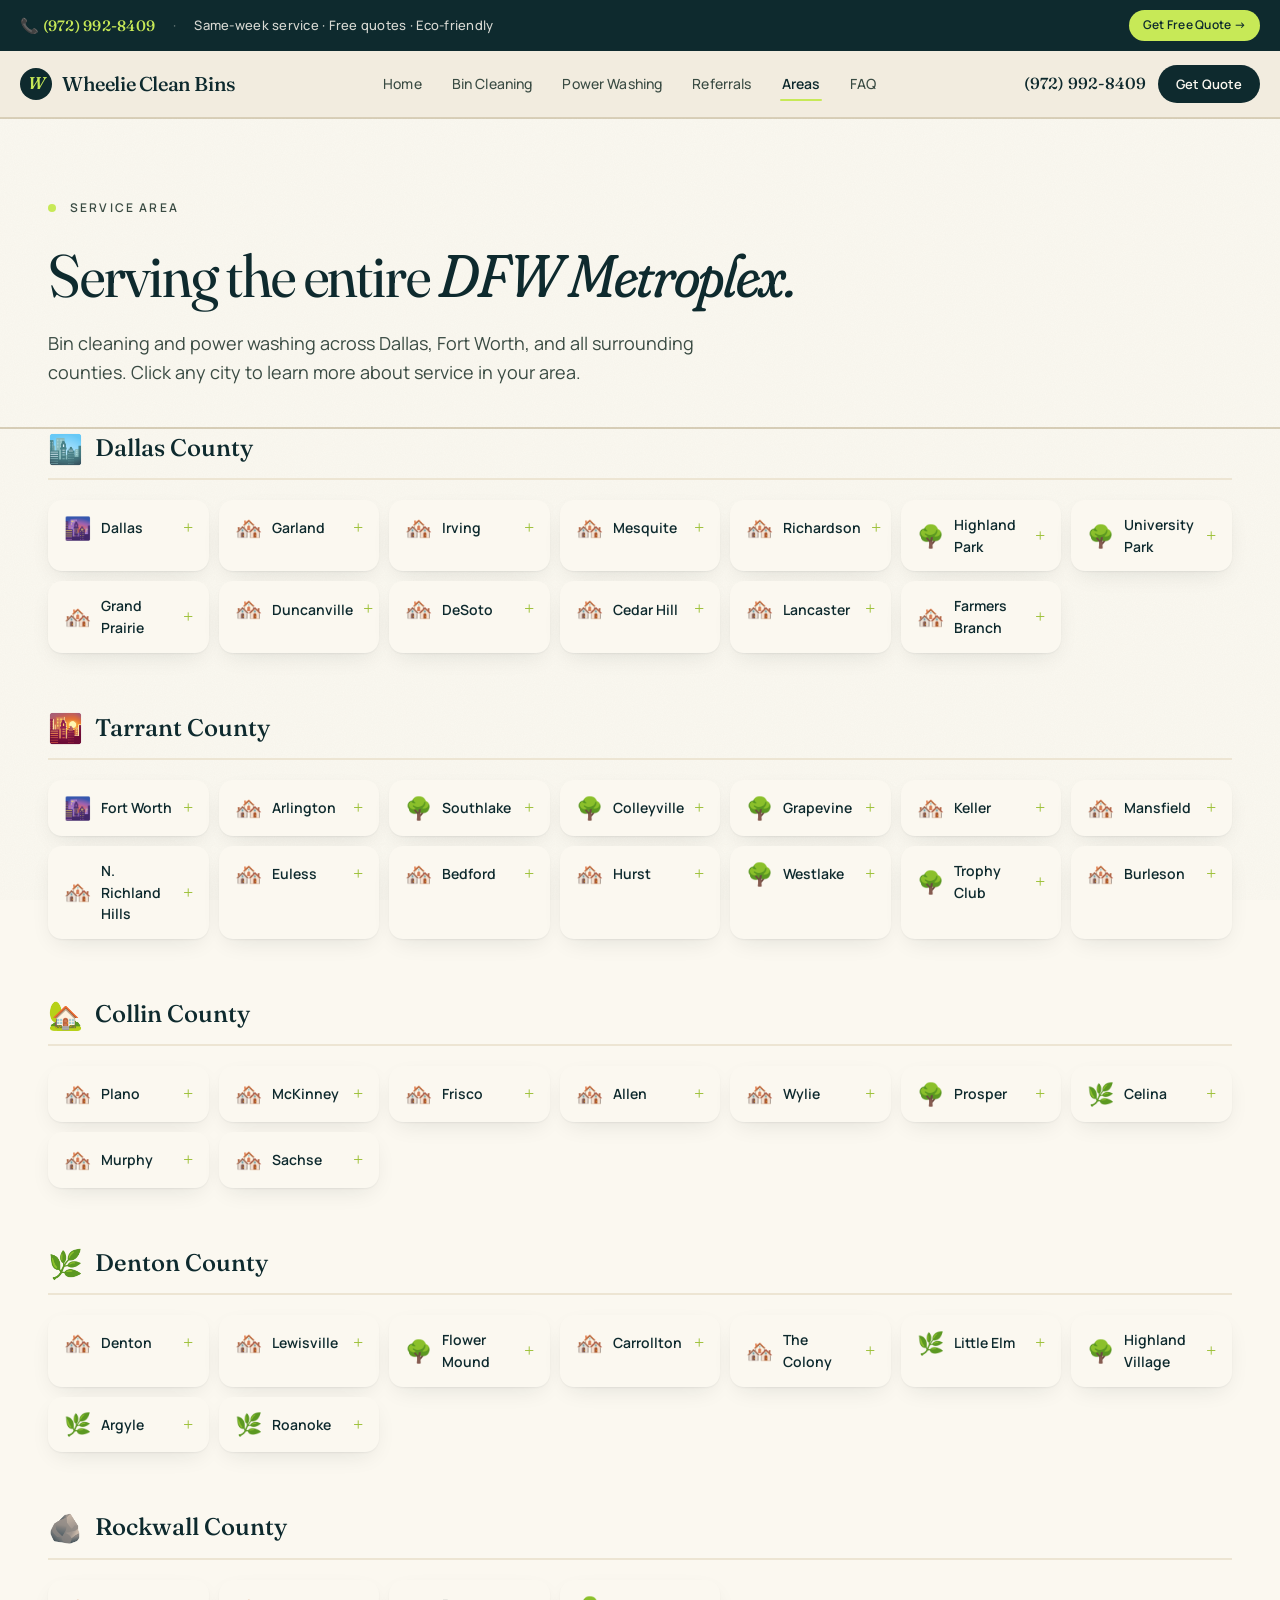
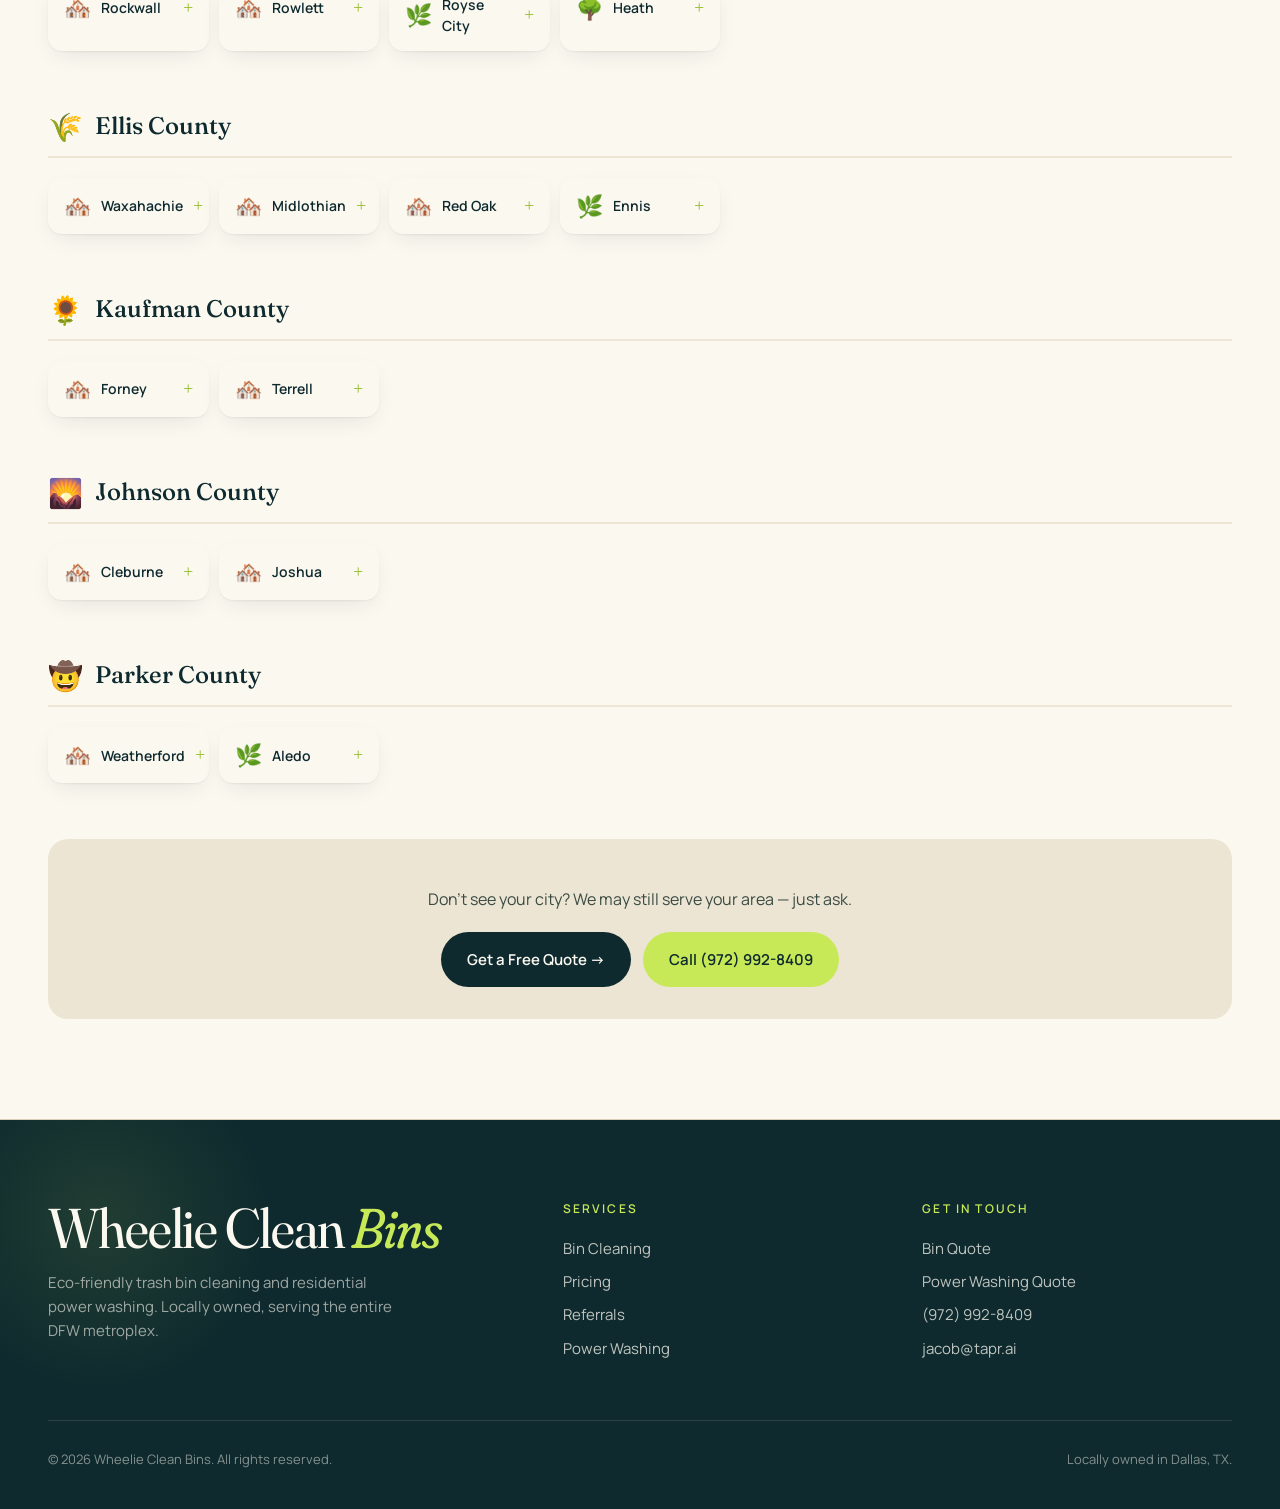
==== areas.html @ ba2310a9 "Add DFW metroplex areas page with expandable city cards for SEO https://claude.ai/code/session_019y9" ====
<!DOCTYPE html>
<html lang="en">
<head>
<meta charset="UTF-8">
<meta name="viewport" content="width=device-width, initial-scale=1.0">
<title>Service Areas — DFW Metroplex Bin Cleaning & Power Washing | Wheelie Clean Bins</title>
<meta name="description" content="Wheelie Clean Bins serves all of the Dallas-Fort Worth metroplex. Trash bin cleaning and power washing in Dallas, Fort Worth, Plano, Frisco, McKinney, Arlington and surrounding DFW cities.">
<meta name="robots" content="index, follow">
<link rel="canonical" href="https://jacobschildcrout.github.io/SqueakyCleanBins/areas.html">
<meta name="theme-color" content="#0E2A2E">
<link rel="preconnect" href="https://fonts.googleapis.com">
<link rel="preconnect" href="https://fonts.gstatic.com" crossorigin>
<link href="https://fonts.googleapis.com/css2?family=Fraunces:ital,opsz,wght,SOFT@0,9..144,300..700,0..100;1,9..144,300..700,0..100&family=Manrope:wght@300;400;500;600;700&display=swap" rel="stylesheet">
<link rel="stylesheet" href="styles.css">
<style>
  .county-section { margin-bottom: 56px; }
  .county-header {
    display: flex;
    align-items: center;
    gap: 12px;
    margin-bottom: 20px;
    padding-bottom: 12px;
    border-bottom: 2px solid var(--bg-warm);
  }
  .county-icon { font-size: 28px; line-height: 1; }
  .county-name {
    font-family: 'Fraunces', serif;
    font-size: 24px;
    font-weight: 500;
    color: var(--teal);
  }
  .city-grid {
    display: grid;
    grid-template-columns: repeat(auto-fill, minmax(160px, 1fr));
    gap: 10px;
  }
  .city-card {
    background: var(--white);
    border-radius: 14px;
    box-shadow: var(--shadow);
    cursor: pointer;
    overflow: hidden;
    transition: box-shadow .2s ease;
  }
  .city-card:hover { box-shadow: 0 8px 24px -8px rgba(20,36,30,0.18); }
  .city-card-header {
    display: flex;
    align-items: center;
    gap: 10px;
    padding: 14px 16px;
  }
  .city-emoji { font-size: 22px; line-height: 1; }
  .city-label {
    font-size: 14px;
    font-weight: 600;
    color: var(--teal);
    flex: 1;
  }
  .city-toggle {
    font-size: 18px;
    color: var(--accent-deep);
    font-weight: 300;
    transition: transform .2s ease;
    flex-shrink: 0;
  }
  .city-card.open .city-toggle { transform: rotate(45deg); }
  .city-desc {
    max-height: 0;
    overflow: hidden;
    transition: max-height .3s ease;
    font-size: 13px;
    color: var(--ink-soft);
    line-height: 1.6;
  }
  .city-card.open .city-desc { max-height: 200px; }
  .city-desc-inner { padding: 0 16px 14px; }
</style>
</head>
<body>
<a id="top"></a>

<div class="top-bar">
  <div class="container top-bar-inner">
    <div class="top-bar-info">
      <a href="tel:+19729928409" class="top-bar-phone">📞 (972) 992-8409</a>
      <span class="top-bar-sep">·</span>
      <span class="top-bar-tag">Same-week service · Free quotes · Eco-friendly</span>
    </div>
    <a href="quote-bins.html" class="top-bar-cta">Get Free Quote →</a>
  </div>
</div>

<nav class="nav">
  <div class="container nav-inner">
    <a href="index.html" class="brand"><span class="brand-mark">W</span> Wheelie Clean Bins</a>
    <ul class="nav-links">
      <li><a href="index.html">Home</a></li>
      <li><a href="bins.html">Bin Cleaning</a></li>
      <li><a href="power-washing.html">Power Washing</a></li>
      <li><a href="bins.html#referral">Referrals</a></li>
      <li><a href="areas.html" class="active">Areas</a></li>
      <li><a href="index.html#faq">FAQ</a></li>
    </ul>
    <div class="nav-right">
      <a href="tel:+19729928409" class="nav-phone">(972) 992-8409</a>
      <a href="quote-bins.html" class="nav-cta">Get Quote</a>
      <button class="nav-toggle" id="navToggle" aria-label="Open menu"><span></span></button>
    </div>
  </div>
  <div class="mobile-menu" id="mobileMenu">
    <ul>
      <li><a href="index.html">Home</a></li>
      <li><a href="bins.html">Bin Cleaning</a></li>
      <li><a href="power-washing.html">Power Washing</a></li>
      <li><a href="bins.html#referral">Referrals</a></li>
      <li><a href="areas.html">Areas We Serve</a></li>
      <li><a href="index.html#faq">FAQ</a></li>
    </ul>
    <div class="mobile-actions">
      <a href="tel:+19729928409" class="mobile-phone">📞 (972) 992-8409</a>
      <a href="quote-bins.html" class="mobile-book">Get a Free Quote →</a>
    </div>
  </div>
</nav>

<section class="bin-section" style="padding-top: 80px; padding-bottom: 40px;">
  <div class="container">
    <div class="section-label"><span class="dot"></span> Service area</div>
    <h1 class="section-title" style="font-size: clamp(36px, 5vw, 60px); max-width: 800px;">Serving the entire <span class="italic">DFW Metroplex.</span></h1>
    <p class="section-intro" style="max-width: 680px;">Bin cleaning and power washing across Dallas, Fort Worth, and all surrounding counties. Click any city to learn more about service in your area.</p>
  </div>
</section>

<section class="bin-section" style="padding-top: 0;">
  <div class="container">

    <!-- DALLAS COUNTY -->
    <div class="county-section">
      <div class="county-header">
        <span class="county-icon">🏙️</span>
        <span class="county-name">Dallas County</span>
      </div>
      <div class="city-grid">
        <div class="city-card"><div class="city-card-header"><span class="city-emoji">🌆</span><span class="city-label">Dallas</span><span class="city-toggle">+</span></div><div class="city-desc"><div class="city-desc-inner">Wheelie Clean Bins serves all Dallas neighborhoods including Uptown, Oak Cliff, Lake Highlands, and East Dallas. Bin cleaning starting at $45 and power washing for driveways, patios, and more.</div></div></div>
        <div class="city-card"><div class="city-card-header"><span class="city-emoji">🏘️</span><span class="city-label">Garland</span><span class="city-toggle">+</span></div><div class="city-desc"><div class="city-desc-inner">Serving Garland residents with hot-water bin cleaning and residential power washing. Same-week scheduling available. $45 flat for 2 bins.</div></div></div>
        <div class="city-card"><div class="city-card-header"><span class="city-emoji">🏘️</span><span class="city-label">Irving</span><span class="city-toggle">+</span></div><div class="city-desc"><div class="city-desc-inner">Bin cleaning and power washing throughout Irving, including Las Colinas. Eco-friendly, locally owned service. Free quotes on power washing.</div></div></div>
        <div class="city-card"><div class="city-card-header"><span class="city-emoji">🏘️</span><span class="city-label">Mesquite</span><span class="city-toggle">+</span></div><div class="city-desc"><div class="city-desc-inner">Wheelie Clean Bins covers Mesquite with reliable bin cleaning and driveway power washing. No contracts, no subscriptions.</div></div></div>
        <div class="city-card"><div class="city-card-header"><span class="city-emoji">🏘️</span><span class="city-label">Richardson</span><span class="city-toggle">+</span></div><div class="city-desc"><div class="city-desc-inner">Serving Richardson with eco-friendly bin cleaning and power washing. Hot-water deep clean, plant-based detergent, safe for kids and pets.</div></div></div>
        <div class="city-card"><div class="city-card-header"><span class="city-emoji">🌳</span><span class="city-label">Highland Park</span><span class="city-toggle">+</span></div><div class="city-desc"><div class="city-desc-inner">Premium bin cleaning and power washing for Highland Park homes. We serve the Park Cities with the same flat pricing and eco-friendly process.</div></div></div>
        <div class="city-card"><div class="city-card-header"><span class="city-emoji">🌳</span><span class="city-label">University Park</span><span class="city-toggle">+</span></div><div class="city-desc"><div class="city-desc-inner">Bin cleaning and power washing in University Park. Hot-water deep clean for trash and recycling bins. Driveway and patio washing available.</div></div></div>
        <div class="city-card"><div class="city-card-header"><span class="city-emoji">🏘️</span><span class="city-label">Grand Prairie</span><span class="city-toggle">+</span></div><div class="city-desc"><div class="city-desc-inner">Serving Grand Prairie with residential bin cleaning and power washing. Flat $45 for 2 bins, free power washing quotes.</div></div></div>
        <div class="city-card"><div class="city-card-header"><span class="city-emoji">🏘️</span><span class="city-label">Duncanville</span><span class="city-toggle">+</span></div><div class="city-desc"><div class="city-desc-inner">Bin cleaning and residential power washing in Duncanville. Locally owned, eco-friendly, same-week service.</div></div></div>
        <div class="city-card"><div class="city-card-header"><span class="city-emoji">🏘️</span><span class="city-label">DeSoto</span><span class="city-toggle">+</span></div><div class="city-desc"><div class="city-desc-inner">DeSoto residents can schedule bin cleaning or power washing with same-week availability. No contracts required.</div></div></div>
        <div class="city-card"><div class="city-card-header"><span class="city-emoji">🏘️</span><span class="city-label">Cedar Hill</span><span class="city-toggle">+</span></div><div class="city-desc"><div class="city-desc-inner">Serving Cedar Hill with hot-water bin cleaning and power washing. $45 flat for 2 bins, +$10 each additional.</div></div></div>
        <div class="city-card"><div class="city-card-header"><span class="city-emoji">🏘️</span><span class="city-label">Lancaster</span><span class="city-toggle">+</span></div><div class="city-desc"><div class="city-desc-inner">Bin cleaning and power washing in Lancaster, TX. Eco-friendly plant-based cleaner, safe for lawns and pets.</div></div></div>
        <div class="city-card"><div class="city-card-header"><span class="city-emoji">🏘️</span><span class="city-label">Farmers Branch</span><span class="city-toggle">+</span></div><div class="city-desc"><div class="city-desc-inner">Serving Farmers Branch with residential bin cleaning and outdoor power washing. Free quotes, same-week service.</div></div></div>
      </div>
    </div>

    <!-- TARRANT COUNTY -->
    <div class="county-section">
      <div class="county-header">
        <span class="county-icon">🌇</span>
        <span class="county-name">Tarrant County</span>
      </div>
      <div class="city-grid">
        <div class="city-card"><div class="city-card-header"><span class="city-emoji">🌆</span><span class="city-label">Fort Worth</span><span class="city-toggle">+</span></div><div class="city-desc"><div class="city-desc-inner">Bin cleaning and power washing across Fort Worth, including Westside, South Fort Worth, and TCU neighborhoods. Flat pricing, no contracts.</div></div></div>
        <div class="city-card"><div class="city-card-header"><span class="city-emoji">🏘️</span><span class="city-label">Arlington</span><span class="city-toggle">+</span></div><div class="city-desc"><div class="city-desc-inner">Serving Arlington with residential bin cleaning and power washing. Hot-water deep clean, eco-friendly, $45 for 2 bins.</div></div></div>
        <div class="city-card"><div class="city-card-header"><span class="city-emoji">🌳</span><span class="city-label">Southlake</span><span class="city-toggle">+</span></div><div class="city-desc"><div class="city-desc-inner">Premium bin cleaning and power washing in Southlake. We serve Southlake's residential neighborhoods with flat pricing and same-week scheduling.</div></div></div>
        <div class="city-card"><div class="city-card-header"><span class="city-emoji">🌳</span><span class="city-label">Colleyville</span><span class="city-toggle">+</span></div><div class="city-desc"><div class="city-desc-inner">Colleyville bin cleaning and outdoor power washing. Eco-friendly, locally owned. Driveway, patio, and pool deck washing available.</div></div></div>
        <div class="city-card"><div class="city-card-header"><span class="city-emoji">🌳</span><span class="city-label">Grapevine</span><span class="city-toggle">+</span></div><div class="city-desc"><div class="city-desc-inner">Serving Grapevine with bin cleaning and power washing. Free quotes on power washing, same-week bin cleaning.</div></div></div>
        <div class="city-card"><div class="city-card-header"><span class="city-emoji">🏘️</span><span class="city-label">Keller</span><span class="city-toggle">+</span></div><div class="city-desc"><div class="city-desc-inner">Bin cleaning and residential power washing throughout Keller. $45 flat, no subscription required.</div></div></div>
        <div class="city-card"><div class="city-card-header"><span class="city-emoji">🏘️</span><span class="city-label">Mansfield</span><span class="city-toggle">+</span></div><div class="city-desc"><div class="city-desc-inner">Serving Mansfield with hot-water bin cleaning and pressure washing. Plant-based cleaner, pet and kid safe.</div></div></div>
        <div class="city-card"><div class="city-card-header"><span class="city-emoji">🏘️</span><span class="city-label">N. Richland Hills</span><span class="city-toggle">+</span></div><div class="city-desc"><div class="city-desc-inner">Bin cleaning and power washing in North Richland Hills. Eco-friendly process, same-week availability, flat pricing.</div></div></div>
        <div class="city-card"><div class="city-card-header"><span class="city-emoji">🏘️</span><span class="city-label">Euless</span><span class="city-toggle">+</span></div><div class="city-desc"><div class="city-desc-inner">Serving Euless with residential bin cleaning and outdoor surface washing. Free power washing quotes.</div></div></div>
        <div class="city-card"><div class="city-card-header"><span class="city-emoji">🏘️</span><span class="city-label">Bedford</span><span class="city-toggle">+</span></div><div class="city-desc"><div class="city-desc-inner">Bin cleaning and power washing in Bedford, TX. Flat $45 rate, no contracts, locally owned.</div></div></div>
        <div class="city-card"><div class="city-card-header"><span class="city-emoji">🏘️</span><span class="city-label">Hurst</span><span class="city-toggle">+</span></div><div class="city-desc"><div class="city-desc-inner">Serving Hurst with eco-friendly bin cleaning and residential power washing. Same-week service available.</div></div></div>
        <div class="city-card"><div class="city-card-header"><span class="city-emoji">🌳</span><span class="city-label">Westlake</span><span class="city-toggle">+</span></div><div class="city-desc"><div class="city-desc-inner">Premium bin cleaning and power washing in Westlake. Serving Westlake's luxury residential communities with flat pricing and eco-friendly products.</div></div></div>
        <div class="city-card"><div class="city-card-header"><span class="city-emoji">🌳</span><span class="city-label">Trophy Club</span><span class="city-toggle">+</span></div><div class="city-desc"><div class="city-desc-inner">Bin cleaning and outdoor power washing in Trophy Club. Hot-water deep clean, fresh deodorizing finish.</div></div></div>
        <div class="city-card"><div class="city-card-header"><span class="city-emoji">🏘️</span><span class="city-label">Burleson</span><span class="city-toggle">+</span></div><div class="city-desc"><div class="city-desc-inner">Serving Burleson with residential bin cleaning and power washing. No contracts, flat $45 pricing.</div></div></div>
      </div>
    </div>

    <!-- COLLIN COUNTY -->
    <div class="county-section">
      <div class="county-header">
        <span class="county-icon">🏡</span>
        <span class="county-name">Collin County</span>
      </div>
      <div class="city-grid">
        <div class="city-card"><div class="city-card-header"><span class="city-emoji">🏘️</span><span class="city-label">Plano</span><span class="city-toggle">+</span></div><div class="city-desc"><div class="city-desc-inner">Wheelie Clean Bins is locally based and serves all of Plano with bin cleaning and power washing. West Plano, East Plano, and Legacy corridor all covered.</div></div></div>
        <div class="city-card"><div class="city-card-header"><span class="city-emoji">🏘️</span><span class="city-label">McKinney</span><span class="city-toggle">+</span></div><div class="city-desc"><div class="city-desc-inner">Bin cleaning and power washing throughout McKinney, including Craig Ranch, Stonebridge, and historic downtown neighborhoods.</div></div></div>
        <div class="city-card"><div class="city-card-header"><span class="city-emoji">🏘️</span><span class="city-label">Frisco</span><span class="city-toggle">+</span></div><div class="city-desc"><div class="city-desc-inner">Serving Frisco with eco-friendly bin cleaning and residential power washing. Same-week scheduling, flat $45 for 2 bins.</div></div></div>
        <div class="city-card"><div class="city-card-header"><span class="city-emoji">🏘️</span><span class="city-label">Allen</span><span class="city-toggle">+</span></div><div class="city-desc"><div class="city-desc-inner">Bin cleaning and power washing in Allen, TX. Hot-water deep clean, eco-friendly cleaner, no contracts.</div></div></div>
        <div class="city-card"><div class="city-card-header"><span class="city-emoji">🏘️</span><span class="city-label">Wylie</span><span class="city-toggle">+</span></div><div class="city-desc"><div class="city-desc-inner">Serving Wylie with residential bin cleaning and outdoor surface washing. Free power washing quotes, same-week availability.</div></div></div>
        <div class="city-card"><div class="city-card-header"><span class="city-emoji">🌳</span><span class="city-label">Prosper</span><span class="city-toggle">+</span></div><div class="city-desc"><div class="city-desc-inner">Bin cleaning and power washing in Prosper. Serving Prosper's growing residential communities with flat pricing and eco-friendly products.</div></div></div>
        <div class="city-card"><div class="city-card-header"><span class="city-emoji">🌿</span><span class="city-label">Celina</span><span class="city-toggle">+</span></div><div class="city-desc"><div class="city-desc-inner">Serving Celina with bin cleaning and power washing. Flat pricing, no subscriptions, locally owned.</div></div></div>
        <div class="city-card"><div class="city-card-header"><span class="city-emoji">🏘️</span><span class="city-label">Murphy</span><span class="city-toggle">+</span></div><div class="city-desc"><div class="city-desc-inner">Bin cleaning and residential power washing in Murphy. $45 flat for 2 bins, +$10 each additional.</div></div></div>
        <div class="city-card"><div class="city-card-header"><span class="city-emoji">🏘️</span><span class="city-label">Sachse</span><span class="city-toggle">+</span></div><div class="city-desc"><div class="city-desc-inner">Serving Sachse with hot-water bin cleaning and power washing. Eco-friendly, pet and kid safe.</div></div></div>
      </div>
    </div>

    <!-- DENTON COUNTY -->
    <div class="county-section">
      <div class="county-header">
        <span class="county-icon">🌿</span>
        <span class="county-name">Denton County</span>
      </div>
      <div class="city-grid">
        <div class="city-card"><div class="city-card-header"><span class="city-emoji">🏘️</span><span class="city-label">Denton</span><span class="city-toggle">+</span></div><div class="city-desc"><div class="city-desc-inner">Bin cleaning and power washing in Denton. Serving UNT-area neighborhoods and all of Denton with flat pricing and eco-friendly service.</div></div></div>
        <div class="city-card"><div class="city-card-header"><span class="city-emoji">🏘️</span><span class="city-label">Lewisville</span><span class="city-toggle">+</span></div><div class="city-desc"><div class="city-desc-inner">Serving Lewisville with residential bin cleaning and outdoor power washing. Same-week service, no contracts.</div></div></div>
        <div class="city-card"><div class="city-card-header"><span class="city-emoji">🌳</span><span class="city-label">Flower Mound</span><span class="city-toggle">+</span></div><div class="city-desc"><div class="city-desc-inner">Bin cleaning and power washing throughout Flower Mound. Hot-water deep clean, eco-friendly detergent, flat $45 pricing.</div></div></div>
        <div class="city-card"><div class="city-card-header"><span class="city-emoji">🏘️</span><span class="city-label">Carrollton</span><span class="city-toggle">+</span></div><div class="city-desc"><div class="city-desc-inner">Serving Carrollton with bin cleaning and residential power washing. Free quotes on driveways, patios, and pool decks.</div></div></div>
        <div class="city-card"><div class="city-card-header"><span class="city-emoji">🏘️</span><span class="city-label">The Colony</span><span class="city-toggle">+</span></div><div class="city-desc"><div class="city-desc-inner">Bin cleaning and power washing in The Colony. Same-week scheduling, flat pricing, locally owned.</div></div></div>
        <div class="city-card"><div class="city-card-header"><span class="city-emoji">🌿</span><span class="city-label">Little Elm</span><span class="city-toggle">+</span></div><div class="city-desc"><div class="city-desc-inner">Serving Little Elm with eco-friendly bin cleaning and power washing. $45 flat, no subscriptions required.</div></div></div>
        <div class="city-card"><div class="city-card-header"><span class="city-emoji">🌳</span><span class="city-label">Highland Village</span><span class="city-toggle">+</span></div><div class="city-desc"><div class="city-desc-inner">Bin cleaning and residential power washing in Highland Village. Hot-water deep clean, plant-based cleaner.</div></div></div>
        <div class="city-card"><div class="city-card-header"><span class="city-emoji">🌿</span><span class="city-label">Argyle</span><span class="city-toggle">+</span></div><div class="city-desc"><div class="city-desc-inner">Serving Argyle with bin cleaning and power washing. Locally owned, eco-friendly, same-week availability.</div></div></div>
        <div class="city-card"><div class="city-card-header"><span class="city-emoji">🌿</span><span class="city-label">Roanoke</span><span class="city-toggle">+</span></div><div class="city-desc"><div class="city-desc-inner">Bin cleaning and outdoor power washing in Roanoke. Flat pricing, no contracts, free quotes on power washing.</div></div></div>
      </div>
    </div>

    <!-- ROCKWALL COUNTY -->
    <div class="county-section">
      <div class="county-header">
        <span class="county-icon">🪨</span>
        <span class="county-name">Rockwall County</span>
      </div>
      <div class="city-grid">
        <div class="city-card"><div class="city-card-header"><span class="city-emoji">🏘️</span><span class="city-label">Rockwall</span><span class="city-toggle">+</span></div><div class="city-desc"><div class="city-desc-inner">Bin cleaning and power washing in Rockwall. Serving lakeside and residential neighborhoods with hot-water deep clean and flat pricing.</div></div></div>
        <div class="city-card"><div class="city-card-header"><span class="city-emoji">🏘️</span><span class="city-label">Rowlett</span><span class="city-toggle">+</span></div><div class="city-desc"><div class="city-desc-inner">Serving Rowlett with eco-friendly bin cleaning and residential power washing. $45 flat, same-week service.</div></div></div>
        <div class="city-card"><div class="city-card-header"><span class="city-emoji">🌿</span><span class="city-label">Royse City</span><span class="city-toggle">+</span></div><div class="city-desc"><div class="city-desc-inner">Bin cleaning and power washing in Royse City. Locally owned, no contracts, flat pricing.</div></div></div>
        <div class="city-card"><div class="city-card-header"><span class="city-emoji">🌳</span><span class="city-label">Heath</span><span class="city-toggle">+</span></div><div class="city-desc"><div class="city-desc-inner">Serving Heath with premium bin cleaning and power washing. Eco-friendly products, same-week availability.</div></div></div>
      </div>
    </div>

    <!-- ELLIS COUNTY -->
    <div class="county-section">
      <div class="county-header">
        <span class="county-icon">🌾</span>
        <span class="county-name">Ellis County</span>
      </div>
      <div class="city-grid">
        <div class="city-card"><div class="city-card-header"><span class="city-emoji">🏘️</span><span class="city-label">Waxahachie</span><span class="city-toggle">+</span></div><div class="city-desc"><div class="city-desc-inner">Bin cleaning and power washing in Waxahachie. Hot-water deep clean, eco-friendly, flat $45 for 2 bins.</div></div></div>
        <div class="city-card"><div class="city-card-header"><span class="city-emoji">🏘️</span><span class="city-label">Midlothian</span><span class="city-toggle">+</span></div><div class="city-desc"><div class="city-desc-inner">Serving Midlothian with residential bin cleaning and outdoor power washing. Free quotes, same-week service.</div></div></div>
        <div class="city-card"><div class="city-card-header"><span class="city-emoji">🏘️</span><span class="city-label">Red Oak</span><span class="city-toggle">+</span></div><div class="city-desc"><div class="city-desc-inner">Bin cleaning and power washing in Red Oak. Locally owned, eco-friendly, no subscriptions.</div></div></div>
        <div class="city-card"><div class="city-card-header"><span class="city-emoji">🌿</span><span class="city-label">Ennis</span><span class="city-toggle">+</span></div><div class="city-desc"><div class="city-desc-inner">Serving Ennis with bin cleaning and power washing. Flat pricing, same-week availability, eco-friendly products.</div></div></div>
      </div>
    </div>

    <!-- KAUFMAN COUNTY -->
    <div class="county-section">
      <div class="county-header">
        <span class="county-icon">🌻</span>
        <span class="county-name">Kaufman County</span>
      </div>
      <div class="city-grid">
        <div class="city-card"><div class="city-card-header"><span class="city-emoji">🏘️</span><span class="city-label">Forney</span><span class="city-toggle">+</span></div><div class="city-desc"><div class="city-desc-inner">Bin cleaning and power washing in Forney. Serving Forney's fast-growing residential communities with flat pricing and same-week service.</div></div></div>
        <div class="city-card"><div class="city-card-header"><span class="city-emoji">🏘️</span><span class="city-label">Terrell</span><span class="city-toggle">+</span></div><div class="city-desc"><div class="city-desc-inner">Serving Terrell with eco-friendly bin cleaning and outdoor power washing. $45 flat, no contracts.</div></div></div>
      </div>
    </div>

    <!-- JOHNSON COUNTY -->
    <div class="county-section">
      <div class="county-header">
        <span class="county-icon">🌄</span>
        <span class="county-name">Johnson County</span>
      </div>
      <div class="city-grid">
        <div class="city-card"><div class="city-card-header"><span class="city-emoji">🏘️</span><span class="city-label">Cleburne</span><span class="city-toggle">+</span></div><div class="city-desc"><div class="city-desc-inner">Bin cleaning and power washing in Cleburne. Hot-water deep clean, eco-friendly cleaner, flat pricing.</div></div></div>
        <div class="city-card"><div class="city-card-header"><span class="city-emoji">🏘️</span><span class="city-label">Joshua</span><span class="city-toggle">+</span></div><div class="city-desc"><div class="city-desc-inner">Serving Joshua with residential bin cleaning and outdoor power washing. Same-week availability, no subscriptions.</div></div></div>
      </div>
    </div>

    <!-- PARKER COUNTY -->
    <div class="county-section">
      <div class="county-header">
        <span class="county-icon">🤠</span>
        <span class="county-name">Parker County</span>
      </div>
      <div class="city-grid">
        <div class="city-card"><div class="city-card-header"><span class="city-emoji">🏘️</span><span class="city-label">Weatherford</span><span class="city-toggle">+</span></div><div class="city-desc"><div class="city-desc-inner">Bin cleaning and power washing in Weatherford. Locally owned, eco-friendly, flat $45 for 2 bins.</div></div></div>
        <div class="city-card"><div class="city-card-header"><span class="city-emoji">🌿</span><span class="city-label">Aledo</span><span class="city-toggle">+</span></div><div class="city-desc"><div class="city-desc-inner">Serving Aledo with residential bin cleaning and power washing. Free quotes on driveways, patios, and more.</div></div></div>
      </div>
    </div>

    <div style="text-align:center; margin-top: 40px; padding: 32px; background: var(--bg-warm); border-radius: 20px;">
      <p style="font-size:16px; color:var(--ink-soft); margin-bottom:20px;">Don't see your city? We may still serve your area — just ask.</p>
      <div style="display:flex; gap:12px; justify-content:center; flex-wrap:wrap;">
        <a href="quote-bins.html" class="btn btn-primary">Get a Free Quote →</a>
        <a href="tel:+19729928409" class="btn btn-secondary">Call (972) 992-8409</a>
      </div>
    </div>

  </div>
</section>

<footer class="footer" id="contact">
  <div class="container">
    <div class="footer-grid">
      <div>
        <h2 class="footer-brand">Wheelie Clean <span class="italic">Bins</span></h2>
        <p class="footer-tag">Eco-friendly trash bin cleaning and residential power washing. Locally owned, serving the entire DFW metroplex.</p>
      </div>
      <div class="footer-col">
        <h5>Services</h5>
        <a href="bins.html">Bin Cleaning</a>
        <a href="bins.html#pricing">Pricing</a>
        <a href="bins.html#referral">Referrals</a>
        <a href="power-washing.html">Power Washing</a>
      </div>
      <div class="footer-col">
        <h5>Get in touch</h5>
        <a href="quote-bins.html">Bin Quote</a>
        <a href="quote-power-washing.html">Power Washing Quote</a>
        <a href="tel:+19729928409">(972) 992-8409</a>
        <a href="mailto:jacob@tapr.ai">jacob@tapr.ai</a>
      </div>
    </div>
    <div class="footer-bottom">
      <span>© 2026 Wheelie Clean Bins. All rights reserved.</span>
      <span>Locally owned in Dallas, TX.</span>
    </div>
  </div>
</footer>

<script src="scripts.js"></script>
<script>
  document.querySelectorAll('.city-card').forEach(card => {
    card.addEventListener('click', () => {
      const isOpen = card.classList.contains('open');
      card.classList.toggle('open', !isOpen);
    });
  });
</script>
</body>
</html>
---- styles.css ----
:root {
    --bg: #F2ECDF;
    --bg-warm: #EDE5D3;
    --ink: #14241E;
    --ink-soft: #3A4B43;
    --muted: #6B7A72;
    --line: #D9CFB8;
    --teal: #0E2A2E;
    --teal-soft: #1B403F;
    --accent: #C7E957;
    --accent-deep: #9CC036;
    --white: #FBF8F0;
    --shadow: 0 1px 2px rgba(20,36,30,.06), 0 8px 24px -8px rgba(20,36,30,.12);
    --radius: 14px;
  }

  * { box-sizing: border-box; }
  html { scroll-behavior: smooth; }
  body {
    margin: 0;
    background: var(--bg);
    color: var(--ink);
    font-family: 'Manrope', system-ui, sans-serif;
    font-size: 16px;
    line-height: 1.55;
    -webkit-font-smoothing: antialiased;
    overflow-x: hidden;
  }

  /* Subtle paper grain overlay */
  body::before {
    content: '';
    position: fixed; inset: 0;
    background-image: url("data:image/svg+xml;utf8,<svg xmlns='http://www.w3.org/2000/svg' width='200' height='200'><filter id='n'><feTurbulence type='fractalNoise' baseFrequency='0.9' numOctaves='2' stitchTiles='stitch'/><feColorMatrix values='0 0 0 0 0.05 0 0 0 0 0.14 0 0 0 0 0.12 0 0 0 0.5 0'/></filter><rect width='100%' height='100%' filter='url(%23n)' opacity='0.06'/></svg>");
    pointer-events: none;
    z-index: 1;
    mix-blend-mode: multiply;
  }

  h1, h2, h3, .serif {
    font-family: 'Fraunces', Georgia, serif;
    font-variation-settings: 'opsz' 144, 'SOFT' 30;
    font-weight: 400;
    letter-spacing: -0.02em;
    line-height: 1;
  }
  .italic { font-style: italic; font-variation-settings: 'opsz' 144, 'SOFT' 100; }

  .container {
    max-width: 1240px;
    margin: 0 auto;
    padding: 0 28px;
    position: relative;
    z-index: 2;
  }

  /* ============ NAV ============ */
  .nav {
    position: sticky; top: 0; z-index: 50;
    background: rgba(242, 236, 223, 0.92);
    backdrop-filter: blur(14px);
    -webkit-backdrop-filter: blur(14px);
    border-bottom: 1px solid var(--line);
  }
  .nav-inner {
    display: flex; align-items: center; justify-content: space-between;
    padding: 14px 0;
    gap: 20px;
    min-height: 64px;
  }
  .brand {
    font-family: 'Fraunces', serif;
    font-size: 20px;
    font-weight: 500;
    letter-spacing: -0.02em;
    color: var(--teal);
    text-decoration: none;
    display: flex; align-items: center; gap: 10px;
    white-space: nowrap;
    flex-shrink: 0;
  }
  .brand-mark {
    width: 32px; height: 32px;
    background: var(--teal);
    color: var(--accent);
    border-radius: 50%;
    display: grid; place-items: center;
    font-family: 'Fraunces', serif;
    font-style: italic;
    font-size: 17px;
    font-weight: 600;
    flex-shrink: 0;
  }
  .nav-links {
    display: flex; gap: 26px;
    list-style: none; margin: 0; padding: 0;
    flex: 1;
    justify-content: center;
    min-width: 0;
  }
  .nav-links a {
    color: var(--ink-soft);
    text-decoration: none;
    font-size: 14px;
    font-weight: 500;
    letter-spacing: 0.01em;
    transition: color .2s;
    padding: 6px 2px;
    position: relative;
    white-space: nowrap;
  }
  .nav-links a:hover { color: var(--teal); }
  .nav-links a.active {
    color: var(--teal);
    font-weight: 600;
  }
  .nav-links a.active::after {
    content: '';
    position: absolute;
    bottom: -2px; left: 0; right: 0;
    height: 2px;
    background: var(--accent);
    border-radius: 2px;
  }
  .nav-right {
    display: flex; align-items: center; gap: 12px;
    flex-shrink: 0;
  }
  .nav-phone {
    font-family: 'Fraunces', serif;
    font-size: 16px;
    font-weight: 500;
    color: var(--teal);
    text-decoration: none;
    white-space: nowrap;
    transition: color .2s;
  }
  .nav-phone:hover { color: var(--accent-deep); }
  .nav-cta {
    background: var(--teal);
    color: var(--white);
    padding: 9px 18px;
    border-radius: 999px;
    font-size: 13px;
    font-weight: 600;
    text-decoration: none;
    transition: transform .2s, background .2s;
    white-space: nowrap;
  }
  .nav-cta:hover { background: var(--teal-soft); transform: translateY(-1px); }

  /* Hamburger button (mobile/tablet) */
  .nav-toggle {
    display: none;
    background: none;
    border: 1.5px solid var(--line);
    width: 42px; height: 42px;
    border-radius: 10px;
    cursor: pointer;
    align-items: center; justify-content: center;
    padding: 0;
    transition: background .2s;
    flex-shrink: 0;
  }
  .nav-toggle:hover { background: var(--bg-warm); }
  .nav-toggle span {
    display: block;
    width: 20px; height: 2px;
    background: var(--teal);
    border-radius: 2px;
    transition: all .25s ease;
    position: relative;
  }
  .nav-toggle span::before,
  .nav-toggle span::after {
    content: ''; position: absolute;
    width: 20px; height: 2px;
    background: var(--teal);
    border-radius: 2px;
    transition: all .25s ease;
    left: 0;
  }
  .nav-toggle span::before { top: -7px; }
  .nav-toggle span::after { top: 7px; }
  .nav-toggle.open span { background: transparent; }
  .nav-toggle.open span::before { top: 0; transform: rotate(45deg); }
  .nav-toggle.open span::after { top: 0; transform: rotate(-45deg); }

  /* Mobile dropdown — positioned relative to nav, not fixed pixel offset */
  .mobile-menu {
    position: absolute;
    top: 100%; left: 0; right: 0;
    background: var(--bg);
    border-bottom: 1px solid var(--line);
    box-shadow: 0 20px 40px -10px rgba(20,36,30,0.15);
    transform: translateY(-130%);
    transition: transform .35s cubic-bezier(.4,0,.2,1);
    z-index: 49;
    padding: 20px 0 28px;
    pointer-events: none;
    opacity: 0;
    visibility: hidden;
  }
  .mobile-menu.open {
    transform: translateY(0);
    pointer-events: auto;
    opacity: 1;
    visibility: visible;
  }
  .mobile-menu ul {
    list-style: none; padding: 0; margin: 0 0 16px;
    display: flex; flex-direction: column;
    max-width: 1240px;
    margin-left: auto;
    margin-right: auto;
  }
  .mobile-menu li {
    border-bottom: 1px solid var(--line);
  }
  .mobile-menu li:last-child { border-bottom: 0; }
  .mobile-menu a {
    display: block;
    padding: 16px 28px;
    color: var(--teal);
    text-decoration: none;
    font-family: 'Fraunces', serif;
    font-size: 22px;
    font-weight: 500;
  }
  .mobile-menu a:hover { background: var(--bg-warm); }
  .mobile-menu .mobile-actions {
    padding: 16px 28px 0;
    display: flex; flex-direction: column;
    gap: 12px;
    max-width: 1240px;
    margin: 0 auto;
  }
  .mobile-menu .mobile-phone {
    font-family: 'Fraunces', serif;
    font-size: 22px;
    color: var(--teal);
    text-decoration: none;
    text-align: center;
    padding: 14px;
    border: 1.5px solid var(--teal);
    border-radius: 12px;
    font-weight: 500;
  }
  .mobile-menu .mobile-book {
    background: var(--teal);
    color: var(--white);
    padding: 14px;
    border-radius: 12px;
    text-align: center;
    text-decoration: none;
    font-weight: 600;
  }

  /* Switch to hamburger at 1024px (was 920) — gives the desktop nav more room */
  @media (max-width: 1024px) {
    .nav-links { display: none; }
    .nav-phone { display: none; }
    .nav-toggle { display: flex; }
    .nav-cta { padding: 8px 14px; font-size: 12px; }
  }
  @media (min-width: 1025px) {
    .mobile-menu { display: none; }
  }
  @media (max-width: 420px) {
    .nav-cta { display: none; }
    .brand { font-size: 18px; }
  }

  /* Add scroll padding so sticky nav doesn't hide section tops */
  html { scroll-padding-top: 78px; }

  /* ============ HERO ============ */
  .hero {
    padding: 80px 0 100px;
    position: relative;
  }
  .hero-grid {
    display: grid;
    grid-template-columns: 1.1fr 1fr;
    gap: 60px;
    align-items: center;
  }
  @media (max-width: 900px) {
    .hero { padding: 50px 0 70px; }
    .hero-grid { grid-template-columns: 1fr; gap: 40px; }
  }
  .eyebrow {
    display: inline-flex; align-items: center; gap: 10px;
    font-size: 12px;
    text-transform: uppercase;
    letter-spacing: 0.18em;
    color: var(--ink-soft);
    margin-bottom: 28px;
    font-weight: 600;
  }
  .eyebrow::before {
    content: ''; width: 32px; height: 1px;
    background: var(--ink-soft);
  }
  .hero h1 {
    font-size: clamp(48px, 7vw, 92px);
    margin: 0 0 28px;
    color: var(--teal);
  }
  .hero h1 .italic {
    color: var(--teal-soft);
    display: block;
  }
  .hero p.lead {
    font-size: 18px;
    color: var(--ink-soft);
    max-width: 480px;
    margin: 0 0 36px;
    line-height: 1.6;
  }
  .hero-ctas {
    display: flex; gap: 14px; flex-wrap: wrap;
  }
  .btn {
    display: inline-flex; align-items: center; gap: 10px;
    padding: 16px 26px;
    border-radius: 999px;
    text-decoration: none;
    font-weight: 600;
    font-size: 15px;
    border: none;
    cursor: pointer;
    transition: transform .2s, box-shadow .2s, background .2s;
    font-family: inherit;
  }
  .btn-primary {
    background: var(--teal);
    color: var(--white);
  }
  .btn-primary:hover {
    background: var(--teal-soft);
    transform: translateY(-2px);
    box-shadow: var(--shadow);
  }
  .btn-secondary {
    background: var(--accent);
    color: var(--teal);
  }
  .btn-secondary:hover {
    background: var(--accent-deep);
    transform: translateY(-2px);
    box-shadow: var(--shadow);
  }
  .btn .arrow {
    transition: transform .2s;
  }
  .btn:hover .arrow { transform: translateX(4px); }

  /* Hero image collage */
  .hero-visual {
    position: relative;
    width: 100%;
    aspect-ratio: 4/5;
    max-width: 520px;
    margin-left: auto;
  }
  .hero-img {
    position: absolute;
    border-radius: var(--radius);
    overflow: hidden;
    box-shadow: var(--shadow);
  }
  .hero-img img { width: 100%; height: 100%; object-fit: cover; display: block; }
  .hero-img-1 {
    width: 75%; height: 75%;
    top: 0; left: 0;
  }
  .hero-img-2 {
    width: 50%; height: 50%;
    bottom: 0; right: 0;
    border: 8px solid var(--bg);
  }
  .hero-tag {
    position: absolute;
    top: 50%; left: 60%;
    background: var(--accent);
    color: var(--teal);
    padding: 14px 22px;
    border-radius: 999px;
    font-family: 'Fraunces', serif;
    font-style: italic;
    font-size: 18px;
    font-weight: 500;
    box-shadow: var(--shadow);
    transform: rotate(-4deg);
    z-index: 3;
  }

  /* Trust strip */
  .trust {
    margin-top: 80px;
    padding-top: 32px;
    border-top: 1px solid var(--line);
    display: grid;
    grid-template-columns: repeat(3, 1fr);
    gap: 24px;
  }
  @media (max-width: 720px) { .trust { grid-template-columns: 1fr; } }
  .trust-item {
    display: flex; gap: 14px; align-items: flex-start;
  }
  .trust-num {
    font-family: 'Fraunces', serif;
    font-style: italic;
    font-size: 28px;
    color: var(--accent-deep);
    line-height: 1;
    min-width: 28px;
  }
  .trust-item h4 {
    margin: 0 0 4px;
    font-size: 15px;
    font-weight: 600;
    color: var(--teal);
    font-family: 'Manrope', sans-serif;
  }
  .trust-item p {
    margin: 0;
    font-size: 14px;
    color: var(--muted);
    line-height: 1.5;
  }

  /* ============ SECTION BASE ============ */
  section {
    padding: 100px 0;
    position: relative;
  }
  @media (max-width: 720px) { section { padding: 70px 0; } }

  .section-label {
    display: flex; align-items: center; gap: 14px;
    margin-bottom: 28px;
    font-size: 12px;
    text-transform: uppercase;
    letter-spacing: 0.18em;
    color: var(--ink-soft);
    font-weight: 600;
  }
  .section-label .dot {
    width: 8px; height: 8px;
    background: var(--accent);
    border-radius: 50%;
  }
  .section-title {
    font-size: clamp(40px, 5.5vw, 68px);
    color: var(--teal);
    margin: 0 0 24px;
    max-width: 800px;
  }
  .section-intro {
    font-size: 18px;
    color: var(--ink-soft);
    max-width: 560px;
    line-height: 1.6;
    margin: 0;
  }

  /* ============ BIN CLEANING SECTION ============ */
  .bin-section {
    background: var(--white);
    border-top: 1px solid var(--line);
    border-bottom: 1px solid var(--line);
  }

  .bin-grid {
    display: grid;
    grid-template-columns: 1fr 1fr;
    gap: 60px;
    margin-top: 60px;
    align-items: start;
  }
  @media (max-width: 900px) { .bin-grid { grid-template-columns: 1fr; gap: 40px; } }

  /* Pricing card */
  .price-card {
    background: var(--teal);
    color: var(--white);
    border-radius: 24px;
    padding: 40px;
    position: relative;
    overflow: hidden;
  }
  .price-card::before {
    content: ''; position: absolute;
    top: -40%; right: -20%;
    width: 300px; height: 300px;
    background: radial-gradient(circle, rgba(199,233,87,0.18) 0%, transparent 60%);
    pointer-events: none;
  }
  .price-card-label {
    font-size: 12px;
    text-transform: uppercase;
    letter-spacing: 0.18em;
    color: var(--accent);
    font-weight: 600;
    margin-bottom: 12px;
  }
  .price-card h3 {
    font-size: 36px;
    margin: 0 0 8px;
    color: var(--white);
  }
  .price-card .sub {
    color: rgba(251,248,240,0.7);
    margin: 0 0 32px;
    font-size: 15px;
  }
  .price-rows {
    border-top: 1px solid rgba(251,248,240,0.15);
    border-bottom: 1px solid rgba(251,248,240,0.15);
    padding: 20px 0;
    margin-bottom: 28px;
  }
  .price-row {
    display: flex; justify-content: space-between; align-items: center;
    padding: 8px 0;
    font-size: 15px;
  }
  .price-row .label { color: rgba(251,248,240,0.85); }
  .price-row .val {
    font-family: 'Fraunces', serif;
    font-size: 20px;
    color: var(--accent);
  }

  /* Stepper */
  .calc {
    background: rgba(251,248,240,0.06);
    border-radius: 14px;
    padding: 22px;
  }
  .calc-label {
    font-size: 13px;
    text-transform: uppercase;
    letter-spacing: 0.12em;
    color: rgba(251,248,240,0.7);
    margin-bottom: 14px;
    font-weight: 600;
  }
  .stepper {
    display: flex; align-items: center; justify-content: space-between;
    margin-bottom: 18px;
  }
  .step-btn {
    width: 44px; height: 44px;
    border-radius: 50%;
    border: 1px solid rgba(251,248,240,0.25);
    background: transparent;
    color: var(--white);
    font-size: 22px;
    cursor: pointer;
    transition: all .2s;
    display: grid; place-items: center;
  }
  .step-btn:hover {
    background: var(--accent);
    color: var(--teal);
    border-color: var(--accent);
  }
  .step-btn:disabled { opacity: .35; cursor: not-allowed; }
  .step-btn:disabled:hover { background: transparent; color: var(--white); border-color: rgba(251,248,240,0.25); }
  .step-val {
    font-family: 'Fraunces', serif;
    font-size: 56px;
    line-height: 1;
    color: var(--white);
  }
  .step-val small {
    display: block;
    font-family: 'Manrope', sans-serif;
    font-size: 12px;
    text-transform: uppercase;
    letter-spacing: 0.15em;
    color: rgba(251,248,240,0.6);
    margin-top: 6px;
    font-weight: 500;
  }
  .total-row {
    display: flex; justify-content: space-between; align-items: baseline;
    padding-top: 18px;
    border-top: 1px solid rgba(251,248,240,0.15);
  }
  .total-row .lbl {
    font-size: 14px;
    text-transform: uppercase;
    letter-spacing: 0.12em;
    color: rgba(251,248,240,0.7);
    font-weight: 600;
  }
  .total-row .total {
    font-family: 'Fraunces', serif;
    font-size: 44px;
    color: var(--accent);
    line-height: 1;
  }
  .price-card .btn {
    width: 100%;
    justify-content: center;
    margin-top: 24px;
  }

  /* ============ PRICING TIERS (NEW) ============ */
  .tier-grid {
    display: grid;
    grid-template-columns: repeat(4, 1fr);
    gap: 18px;
    margin-top: 56px;
    align-items: stretch;
  }
  @media (max-width: 1100px) {
    .tier-grid { grid-template-columns: repeat(2, 1fr); gap: 24px; }
  }
  @media (max-width: 560px) {
    .tier-grid { grid-template-columns: 1fr; }
  }

  .tier-card {
    background: var(--bg-warm);
    border: 1.5px solid var(--line);
    border-radius: 20px;
    padding: 32px 22px;
    display: flex;
    flex-direction: column;
    position: relative;
    transition: transform .25s ease, box-shadow .25s ease;
    min-width: 0;
  }
  .tier-card:hover {
    transform: translateY(-4px);
    box-shadow: var(--shadow);
  }

  .tier-card.popular {
    background: var(--teal);
    border-color: var(--teal);
    color: var(--white);
    box-shadow: 0 20px 40px -10px rgba(14,42,46,0.25);
    overflow: hidden;
  }
  .tier-card.popular::before {
    content: ''; position: absolute;
    top: -30%; right: -20%;
    width: 240px; height: 240px;
    background: radial-gradient(circle, rgba(199,233,87,0.20) 0%, transparent 60%);
    pointer-events: none;
  }
  .tier-card.popular:hover {
    transform: translateY(-4px);
  }

  .popular-badge {
    position: absolute;
    top: -14px;
    left: 50%;
    transform: translateX(-50%);
    background: var(--accent);
    color: var(--teal);
    font-size: 11px;
    font-weight: 700;
    letter-spacing: 0.18em;
    padding: 7px 16px;
    border-radius: 999px;
    text-transform: uppercase;
    white-space: nowrap;
    z-index: 2;
  }

  .tier-name {
    font-family: 'Fraunces', serif;
    font-size: 26px;
    font-weight: 600;
    margin: 0 0 4px;
    color: inherit;
  }
  .tier-cadence {
    font-size: 13px;
    text-transform: uppercase;
    letter-spacing: 0.12em;
    color: var(--muted);
    margin-bottom: 22px;
    font-weight: 500;
  }
  .tier-card.popular .tier-cadence { color: var(--accent); }

  .tier-price {
    display: flex; align-items: baseline; gap: 4px;
    margin-bottom: 4px;
  }
  .tier-amount {
    font-family: 'Fraunces', serif;
    font-size: clamp(40px, 4.5vw, 56px);
    font-weight: 600;
    line-height: 1;
    color: inherit;
  }
  .tier-card.popular .tier-amount { color: var(--white); }
  .tier-period {
    font-size: 14px;
    color: var(--muted);
  }
  .tier-card.popular .tier-period { color: rgba(251,248,240,0.7); }

  .tier-billing {
    font-size: 13px;
    color: var(--muted);
    margin-bottom: 24px;
    font-style: italic;
  }
  .tier-card.popular .tier-billing { color: rgba(251,248,240,0.7); }

  .tier-features {
    list-style: none;
    padding: 0;
    margin: 0 0 24px;
    flex-grow: 1;
  }
  .tier-features li {
    display: flex; align-items: flex-start;
    padding: 7px 0;
    font-size: 14px;
    line-height: 1.45;
  }
  .tier-check {
    display: inline-flex; align-items: center; justify-content: center;
    width: 18px; height: 18px;
    margin-right: 10px;
    flex-shrink: 0;
    background: var(--accent);
    color: var(--teal);
    border-radius: 50%;
    font-size: 10px;
    font-weight: 900;
    margin-top: 3px;
  }

  .tier-btn {
    display: block;
    text-align: center;
    padding: 14px 18px;
    border-radius: 10px;
    text-decoration: none;
    font-weight: 600;
    font-size: 14px;
    letter-spacing: 0.02em;
    background: var(--teal);
    color: var(--white);
    border: 1.5px solid var(--teal);
    transition: all .18s ease;
  }
  .tier-btn:hover {
    background: transparent;
    color: var(--teal);
  }
  .tier-card.popular .tier-btn {
    background: var(--accent);
    border-color: var(--accent);
    color: var(--teal);
  }
  .tier-card.popular .tier-btn:hover {
    background: var(--white);
    border-color: var(--white);
  }

  .tier-footnote {
    text-align: center;
    margin-top: 36px;
    font-size: 15px;
    color: var(--muted);
  }
  .tier-footnote strong { color: var(--ink); }

  /* Bins features as a row instead of column */
  .bin-features-row {
    display: grid;
    grid-template-columns: repeat(3, 1fr);
    gap: 32px;
    margin-top: 64px;
    padding-top: 56px;
    border-top: 1px solid var(--line);
  }
  @media (max-width: 900px) {
    .bin-features-row { grid-template-columns: 1fr; gap: 0; }
  }
  .bin-features-row .feature { padding: 16px 0; border-bottom: 0; }
  @media (max-width: 900px) {
    .bin-features-row .feature { border-bottom: 1px solid var(--line); }
    .bin-features-row .feature:last-child { border-bottom: 0; }
  }

  /* ============ REFERRAL PROGRAM (NEW) ============ */
  .referral-section {
    background: var(--bg);
    padding: 80px 0;
    border-top: 1px solid var(--line);
    border-bottom: 1px solid var(--line);
  }
  @media (max-width: 600px) {
    .referral-section { padding: 56px 0; }
  }
  .referral-card {
    background: var(--teal);
    color: var(--white);
    border-radius: 28px;
    padding: 56px 48px;
    position: relative;
    overflow: hidden;
    box-shadow: var(--shadow);
  }
  @media (max-width: 600px) {
    .referral-card { padding: 40px 24px; border-radius: 20px; }
  }
  .referral-card::before {
    content: ''; position: absolute;
    top: -40px; right: -40px;
    width: 260px; height: 260px;
    background: radial-gradient(circle, rgba(199,233,87,0.18) 0%, transparent 60%);
    pointer-events: none;
  }
  .referral-card::after {
    content: ''; position: absolute;
    bottom: -80px; left: -80px;
    width: 280px; height: 280px;
    background: radial-gradient(circle, rgba(199,233,87,0.10) 0%, transparent 60%);
    pointer-events: none;
  }
  .referral-grid {
    display: grid;
    grid-template-columns: auto 1fr;
    gap: 48px;
    align-items: center;
    position: relative; z-index: 1;
  }
  @media (max-width: 800px) {
    .referral-grid { grid-template-columns: 1fr; gap: 28px; text-align: center; }
  }
  .referral-badge {
    display: flex; flex-direction: column;
    align-items: center; justify-content: center;
    width: 190px; height: 190px;
    background: var(--accent);
    color: var(--teal);
    border-radius: 50%;
    flex-shrink: 0;
    margin: 0 auto;
    box-shadow: 0 0 0 10px rgba(199,233,87,0.18);
  }
  @media (max-width: 600px) {
    .referral-badge { width: 150px; height: 150px; }
  }
  .referral-badge .amount {
    font-family: 'Fraunces', serif;
    font-size: 64px;
    font-weight: 600;
    line-height: 1;
  }
  @media (max-width: 600px) {
    .referral-badge .amount { font-size: 52px; }
  }
  .referral-badge .label {
    font-size: 11px;
    font-weight: 700;
    letter-spacing: 0.22em;
    text-transform: uppercase;
    margin-top: 6px;
  }
  .referral-eyebrow {
    font-size: 12px;
    text-transform: uppercase;
    letter-spacing: 0.18em;
    color: var(--accent);
    font-weight: 600;
    margin-bottom: 10px;
  }
  .referral-content h2 {
    font-family: 'Fraunces', serif;
    font-size: clamp(26px, 3.8vw, 40px);
    margin: 0 0 12px;
    color: var(--white);
    font-weight: 500;
    line-height: 1.18;
  }
  .referral-content h2 .italic {
    font-style: italic; font-weight: 400;
    color: var(--accent);
  }
  .referral-sub {
    font-size: 16px;
    color: rgba(251,248,240,0.85);
    margin: 0 0 20px;
    line-height: 1.6;
  }
  .referral-steps {
    list-style: none; padding: 0; margin: 0 0 16px;
    counter-reset: step;
  }
  .referral-steps li {
    counter-increment: step;
    display: flex; align-items: flex-start;
    padding: 6px 0;
    font-size: 15px;
    text-align: left;
  }
  @media (max-width: 800px) {
    .referral-steps li { text-align: left; }
  }
  .referral-steps li::before {
    content: counter(step);
    background: var(--accent);
    color: var(--teal);
    font-weight: 700;
    width: 26px; height: 26px;
    border-radius: 50%;
    display: inline-flex; align-items: center; justify-content: center;
    margin-right: 14px;
    flex-shrink: 0;
    font-size: 13px;
  }
  .referral-fine {
    font-size: 13px;
    color: rgba(251,248,240,0.55);
    font-style: italic;
    margin: 8px 0 0;
  }

  /* ============ TOP ALERT BAR (NEW) ============ */
  .top-bar {
    background: var(--teal);
    color: var(--white);
    font-size: 13px;
    font-weight: 500;
    letter-spacing: 0.02em;
  }
  .top-bar-inner {
    display: flex;
    align-items: center;
    justify-content: space-between;
    gap: 16px;
    padding: 10px 0;
    flex-wrap: wrap;
  }
  .top-bar-info {
    display: flex; align-items: center; gap: 18px;
    flex-wrap: wrap;
  }
  .top-bar-phone {
    color: var(--accent);
    text-decoration: none;
    font-family: 'Fraunces', serif;
    font-size: 15px;
    font-weight: 500;
    transition: color .2s;
  }
  .top-bar-phone:hover { color: var(--white); }
  .top-bar-sep {
    color: rgba(251,248,240,0.4);
  }
  .top-bar-tag {
    color: rgba(251,248,240,0.85);
  }
  .top-bar-cta {
    color: var(--teal);
    background: var(--accent);
    padding: 6px 14px;
    border-radius: 999px;
    text-decoration: none;
    font-weight: 600;
    font-size: 12px;
    transition: background .2s;
    white-space: nowrap;
  }
  .top-bar-cta:hover { background: var(--white); }
  @media (max-width: 600px) {
    .top-bar-tag { display: none; }
    .top-bar-sep { display: none; }
    .top-bar-inner { justify-content: center; }
  }

  /* ============ TRUST BADGES STRIP (NEW) ============ */
  .trust-strip {
    background: var(--bg-warm);
    border-top: 1px solid var(--line);
    border-bottom: 1px solid var(--line);
    padding: 24px 0;
  }
  .trust-strip-grid {
    display: grid;
    grid-template-columns: repeat(5, 1fr);
    gap: 18px;
    align-items: center;
  }
  @media (max-width: 900px) {
    .trust-strip-grid { grid-template-columns: repeat(3, 1fr); }
  }
  @media (max-width: 540px) {
    .trust-strip-grid { grid-template-columns: repeat(2, 1fr); }
  }
  .trust-badge {
    display: flex; align-items: center;
    gap: 10px;
    color: var(--teal);
    font-weight: 600;
    font-size: 13px;
    letter-spacing: 0.01em;
  }
  .trust-badge svg {
    flex-shrink: 0;
    color: var(--accent-deep);
  }

  /* ============ POWER WASHING SUB-SERVICES (NEW) ============ */
  .pw-services-grid {
    display: grid;
    grid-template-columns: repeat(3, 1fr);
    gap: 20px;
    margin-top: 48px;
  }
  @media (max-width: 900px) {
    .pw-services-grid { grid-template-columns: repeat(2, 1fr); }
  }
  @media (max-width: 560px) {
    .pw-services-grid { grid-template-columns: 1fr; }
  }
  .pw-service-card {
    background: var(--bg-warm);
    border: 1.5px solid var(--line);
    border-radius: 18px;
    padding: 28px 24px;
    transition: transform .25s ease, box-shadow .25s ease, border-color .25s ease;
  }
  .pw-service-card:hover {
    transform: translateY(-3px);
    border-color: var(--accent-deep);
    box-shadow: var(--shadow);
  }
  .pw-service-icon {
    width: 52px; height: 52px;
    background: var(--accent);
    border-radius: 14px;
    display: grid; place-items: center;
    color: var(--teal);
    margin-bottom: 18px;
  }
  .pw-service-card h4 {
    font-family: 'Fraunces', serif;
    font-size: 22px;
    font-weight: 500;
    margin: 0 0 8px;
    color: var(--teal);
  }
  .pw-service-card p {
    font-size: 14px;
    color: var(--ink-soft);
    line-height: 1.55;
    margin: 0 0 14px;
  }
  .pw-service-card .pw-cta {
    color: var(--teal);
    font-size: 13px;
    font-weight: 600;
    text-decoration: none;
    display: inline-flex;
    align-items: center;
    gap: 6px;
    border-bottom: 1.5px solid var(--accent);
    padding-bottom: 2px;
    transition: gap .2s ease;
  }
  .pw-service-card .pw-cta:hover { gap: 10px; }

  /* ============ SERVICE REQUEST FORM (NEW) ============ */
  .request-section {
    background: var(--teal);
    color: var(--white);
    padding: 96px 0;
    position: relative;
    overflow: hidden;
  }
  .request-section::before {
    content: ''; position: absolute;
    top: -80px; right: -80px;
    width: 360px; height: 360px;
    background: radial-gradient(circle, rgba(199,233,87,0.14) 0%, transparent 60%);
    pointer-events: none;
  }
  .request-section::after {
    content: ''; position: absolute;
    bottom: -100px; left: -100px;
    width: 380px; height: 380px;
    background: radial-gradient(circle, rgba(199,233,87,0.08) 0%, transparent 60%);
    pointer-events: none;
  }
  .request-grid {
    display: grid;
    grid-template-columns: 1fr 1.2fr;
    gap: 64px;
    position: relative; z-index: 1;
    align-items: start;
  }
  @media (max-width: 900px) {
    .request-grid { grid-template-columns: 1fr; gap: 40px; }
    .request-section { padding: 64px 0; }
  }
  .request-left h2 {
    font-family: 'Fraunces', serif;
    font-size: clamp(32px, 4.5vw, 48px);
    line-height: 1.1;
    font-weight: 500;
    margin: 0 0 16px;
    color: var(--white);
  }
  .request-left h2 .italic {
    font-style: italic;
    color: var(--accent);
    font-weight: 400;
  }
  .request-left p {
    color: rgba(251,248,240,0.85);
    font-size: 17px;
    line-height: 1.65;
    margin: 0 0 24px;
  }
  .request-info {
    border-top: 1px solid rgba(251,248,240,0.15);
    padding-top: 24px;
    margin-top: 8px;
  }
  .request-info-item {
    display: flex; align-items: center;
    gap: 14px;
    margin-bottom: 14px;
    color: var(--white);
  }
  .request-info-item svg { color: var(--accent); flex-shrink: 0; }
  .request-info-item a {
    color: var(--white);
    text-decoration: none;
    font-family: 'Fraunces', serif;
    font-size: 18px;
    font-weight: 500;
  }
  .request-info-item a:hover { color: var(--accent); }
  .request-form {
    background: var(--white);
    color: var(--ink);
    border-radius: 24px;
    padding: 36px;
    box-shadow: 0 30px 60px -20px rgba(0,0,0,0.25);
  }
  @media (max-width: 600px) {
    .request-form { padding: 28px 22px; border-radius: 18px; }
  }
  .request-form h3 {
    font-family: 'Fraunces', serif;
    font-size: 24px;
    font-weight: 500;
    margin: 0 0 6px;
    color: var(--teal);
  }
  .request-form .form-sub {
    color: var(--muted);
    font-size: 14px;
    margin: 0 0 22px;
  }
  .form-radios {
    display: grid;
    grid-template-columns: repeat(2, 1fr);
    gap: 10px;
    margin-bottom: 22px;
  }
  @media (max-width: 480px) {
    .form-radios { grid-template-columns: 1fr; }
  }
  .form-radio {
    position: relative;
    cursor: pointer;
  }
  .form-radio input {
    position: absolute; opacity: 0; pointer-events: none;
  }
  .form-radio span {
    display: block;
    padding: 12px 14px;
    border: 1.5px solid var(--line);
    border-radius: 10px;
    font-size: 14px;
    font-weight: 500;
    color: var(--ink);
    text-align: center;
    transition: all .2s ease;
    background: var(--bg-warm);
  }
  .form-radio:hover span { border-color: var(--accent-deep); }
  .form-radio input:checked + span {
    border-color: var(--teal);
    background: var(--teal);
    color: var(--accent);
    font-weight: 600;
  }
  .form-row {
    display: grid;
    grid-template-columns: 1fr 1fr;
    gap: 14px;
    margin-bottom: 14px;
  }
  @media (max-width: 480px) {
    .form-row { grid-template-columns: 1fr; }
  }
  .form-field { margin-bottom: 14px; }
  .form-field label {
    display: block;
    font-size: 12px;
    font-weight: 600;
    text-transform: uppercase;
    letter-spacing: 0.06em;
    color: var(--muted);
    margin-bottom: 6px;
  }
  .form-field input,
  .form-field textarea {
    width: 100%;
    padding: 12px 14px;
    border: 1.5px solid var(--line);
    border-radius: 10px;
    font-family: 'Manrope', sans-serif;
    font-size: 15px;
    color: var(--ink);
    background: var(--bg-warm);
    transition: border-color .2s, background .2s;
    box-sizing: border-box;
  }
  .form-field textarea {
    min-height: 90px;
    resize: vertical;
  }
  .form-field input:focus,
  .form-field textarea:focus {
    outline: none;
    border-color: var(--teal);
    background: var(--white);
  }
  .form-submit {
    width: 100%;
    padding: 16px;
    background: var(--teal);
    color: var(--white);
    border: 0;
    border-radius: 12px;
    font-family: 'Manrope', sans-serif;
    font-size: 15px;
    font-weight: 600;
    letter-spacing: 0.02em;
    cursor: pointer;
    transition: background .2s, transform .2s;
    margin-top: 8px;
  }
  .form-submit:hover {
    background: var(--accent);
    color: var(--teal);
    transform: translateY(-2px);
  }
  .form-or {
    text-align: center;
    margin: 16px 0 0;
    font-size: 13px;
    color: var(--muted);
  }
  .form-or a {
    color: var(--teal);
    font-weight: 600;
    text-decoration: none;
    border-bottom: 1.5px solid var(--accent);
  }

  /* Form thank-you state */
  .form-thanks {
    display: none;
    text-align: center;
    padding: 32px 16px;
  }
  .form-thanks.show { display: block; }
  .form-thanks .thanks-icon {
    width: 64px; height: 64px;
    background: var(--accent);
    color: var(--teal);
    border-radius: 50%;
    display: grid; place-items: center;
    margin: 0 auto 16px;
  }
  .form-thanks h3 {
    color: var(--teal);
    font-family: 'Fraunces', serif;
    font-size: 26px;
    margin: 0 0 10px;
  }
  .form-thanks p {
    color: var(--ink-soft);
    font-size: 15px;
    margin: 0 0 20px;
  }
  .form-thanks ul {
    list-style: none; padding: 0; margin: 0;
    text-align: left;
    max-width: 280px;
    margin: 0 auto;
  }
  .form-thanks li {
    display: flex; align-items: center;
    gap: 10px;
    padding: 6px 0;
    color: var(--ink-soft);
    font-size: 14px;
  }
  .form-thanks li::before {
    content: '✓';
    color: var(--accent-deep);
    font-weight: 700;
    flex-shrink: 0;
  }
  .form-card.hide-on-thanks.show-thanks { display: none; }

  /* ============ AREAS WE SERVE (NEW) ============ */
  .areas-section {
    padding: 96px 0;
    background: var(--bg);
    border-top: 1px solid var(--line);
  }
  .areas-header {
    text-align: center;
    max-width: 640px;
    margin: 0 auto 56px;
  }
  .areas-grid {
    display: grid;
    grid-template-columns: repeat(4, 1fr);
    gap: 14px;
    max-width: 900px;
    margin: 0 auto;
  }
  @media (max-width: 720px) {
    .areas-grid { grid-template-columns: repeat(2, 1fr); }
  }
  @media (max-width: 400px) {
    .areas-grid { grid-template-columns: 1fr; }
  }
  .area-tag {
    background: var(--white);
    border: 1.5px solid var(--line);
    border-radius: 12px;
    padding: 16px 18px;
    text-align: center;
    font-family: 'Fraunces', serif;
    font-size: 16px;
    font-weight: 500;
    color: var(--teal);
    transition: all .2s ease;
  }
  .area-tag:hover {
    border-color: var(--accent);
    background: var(--bg-warm);
    transform: translateY(-2px);
  }
  .area-tag .area-state {
    display: block;
    font-family: 'Manrope', sans-serif;
    font-size: 11px;
    font-weight: 500;
    color: var(--muted);
    letter-spacing: 0.12em;
    text-transform: uppercase;
    margin-top: 4px;
  }
  .areas-footnote {
    text-align: center;
    margin-top: 36px;
    color: var(--muted);
    font-size: 14px;
  }
  .areas-footnote a {
    color: var(--teal);
    font-weight: 600;
    text-decoration: none;
    border-bottom: 1.5px solid var(--accent);
  }

  /* ============ FAQ SECTION (SEO + UX) ============ */
  .faq-section {
    background: var(--white);
    padding: 100px 0;
    border-top: 1px solid var(--line);
  }
  .faq-header {
    text-align: center;
    max-width: 700px;
    margin: 0 auto 56px;
  }
  .faq-list {
    max-width: 820px;
    margin: 0 auto;
  }
  .faq-item {
    border-bottom: 1px solid var(--line);
  }
  .faq-item:first-child {
    border-top: 1px solid var(--line);
  }
  .faq-question {
    width: 100%;
    background: none;
    border: 0;
    text-align: left;
    padding: 26px 0;
    font-family: 'Fraunces', serif;
    font-size: 20px;
    font-weight: 500;
    color: var(--teal);
    cursor: pointer;
    display: flex;
    justify-content: space-between;
    align-items: center;
    gap: 20px;
    transition: color .2s;
  }
  .faq-question:hover { color: var(--accent-deep); }
  .faq-icon {
    flex-shrink: 0;
    width: 32px; height: 32px;
    border: 1.5px solid var(--line);
    border-radius: 50%;
    display: grid; place-items: center;
    font-size: 18px;
    color: var(--teal);
    transition: transform .3s ease, background .2s;
  }
  .faq-item.open .faq-icon {
    transform: rotate(45deg);
    background: var(--accent);
    border-color: var(--accent);
  }
  .faq-answer {
    max-height: 0;
    overflow: hidden;
    transition: max-height .35s ease;
  }
  .faq-item.open .faq-answer { max-height: 400px; }
  .faq-answer p {
    margin: 0 0 24px;
    font-size: 16px;
    line-height: 1.65;
    color: var(--ink-soft);
    padding-right: 52px;
  }
  @media (max-width: 600px) {
    .faq-section { padding: 64px 0; }
    .faq-question { font-size: 17px; padding: 20px 0; }
    .faq-answer p { padding-right: 0; font-size: 15px; }
  }

  /* Service highlights (right side) */
  .features {
    display: flex; flex-direction: column; gap: 8px;
  }
  .feature {
    display: flex; gap: 22px;
    padding: 28px 0;
    border-bottom: 1px solid var(--line);
  }
  .feature:last-child { border-bottom: none; }
  .feature-icon {
    width: 52px; height: 52px;
    flex-shrink: 0;
    background: var(--bg-warm);
    border-radius: 14px;
    display: grid; place-items: center;
    color: var(--teal);
  }
  .feature h4 {
    font-family: 'Fraunces', serif;
    font-size: 22px;
    margin: 0 0 8px;
    color: var(--teal);
  }
  .feature p {
    margin: 0;
    color: var(--ink-soft);
    font-size: 15px;
    line-height: 1.6;
  }

  /* ============ POWER WASH SECTION ============ */
  .pw-grid {
    display: grid;
    grid-template-columns: 1fr 1.1fr;
    gap: 60px;
    margin-top: 60px;
    align-items: start;
  }
  @media (max-width: 900px) { .pw-grid { grid-template-columns: 1fr; gap: 40px; } }

  /* Quote form */
  .form-card {
    background: var(--white);
    border: 1px solid var(--line);
    border-radius: 24px;
    padding: 36px;
    box-shadow: var(--shadow);
  }
  .form-card h3 {
    font-size: 28px;
    margin: 0 0 8px;
    color: var(--teal);
  }
  .form-card .sub {
    color: var(--ink-soft);
    margin: 0 0 28px;
    font-size: 15px;
  }
  .field { margin-bottom: 18px; }
  .field-row {
    display: grid; grid-template-columns: 1fr 1fr; gap: 14px;
  }
  @media (max-width: 540px) { .field-row { grid-template-columns: 1fr; } }
  .field label {
    display: block;
    font-size: 12px;
    text-transform: uppercase;
    letter-spacing: 0.12em;
    color: var(--ink-soft);
    font-weight: 600;
    margin-bottom: 8px;
  }
  .field input,
  .field textarea {
    width: 100%;
    padding: 14px 16px;
    border: 1px solid var(--line);
    border-radius: 10px;
    background: var(--bg);
    color: var(--ink);
    font-family: inherit;
    font-size: 15px;
    transition: border-color .2s, background .2s;
  }
  .field textarea {
    resize: vertical;
    min-height: 110px;
    line-height: 1.5;
  }
  .field input:focus,
  .field textarea:focus {
    outline: none;
    border-color: var(--teal);
    background: var(--white);
  }
  .field .hint {
    display: block;
    font-size: 12px;
    color: var(--muted);
    margin-top: 6px;
    font-style: italic;
  }
  .form-card .btn {
    width: 100%;
    justify-content: center;
    margin-top: 8px;
  }

  /* ============ GALLERY ============ */
  .gallery-section {
    background: var(--bg-warm);
    border-top: 1px solid var(--line);
    border-bottom: 1px solid var(--line);
  }
  .gallery-head {
    display: flex; justify-content: space-between; align-items: flex-end;
    flex-wrap: wrap; gap: 24px;
    margin-bottom: 50px;
  }
  .filters {
    display: flex; gap: 8px;
    background: var(--white);
    padding: 6px;
    border-radius: 999px;
    border: 1px solid var(--line);
  }
  .filter-btn {
    background: transparent;
    border: none;
    padding: 10px 20px;
    border-radius: 999px;
    font-family: inherit;
    font-size: 13px;
    font-weight: 600;
    color: var(--ink-soft);
    cursor: pointer;
    transition: all .2s;
  }
  .filter-btn.active {
    background: var(--teal);
    color: var(--white);
  }
  .filter-btn:not(.active):hover { color: var(--teal); }

  .gallery-grid {
    display: grid;
    grid-template-columns: repeat(2, 1fr);
    gap: 24px;
  }
  @media (max-width: 800px) { .gallery-grid { grid-template-columns: 1fr; } }

  .pair {
    position: relative;
    border-radius: var(--radius);
    overflow: hidden;
    aspect-ratio: 4/3;
    background: var(--line);
    user-select: none;
    box-shadow: 0 1px 2px rgba(0,0,0,0.04);
    transition: transform .3s ease, box-shadow .3s ease;
  }
  .pair:hover { transform: translateY(-4px); box-shadow: var(--shadow); }
  .pair-img {
    position: absolute; inset: 0;
    width: 100%; height: 100%;
    overflow: hidden;
  }
  .pair-img img {
    position: absolute; inset: 0;
    width: 100%; height: 100%;
    object-fit: cover;
    display: block;
  }
  /* The "after" sits on top and is clipped by --pos */
  .pair-after { clip-path: inset(0 0 0 var(--pos, 50%)); }

  .pair-handle {
    position: absolute;
    top: 0; bottom: 0;
    left: var(--pos, 50%);
    width: 2px;
    background: var(--white);
    box-shadow: 0 0 0 1px rgba(14,42,46,0.15);
    transform: translateX(-50%);
    cursor: ew-resize;
    z-index: 3;
  }
  .pair-handle::after {
    content: '';
    position: absolute;
    top: 50%; left: 50%;
    transform: translate(-50%, -50%);
    width: 40px; height: 40px;
    border-radius: 50%;
    background: var(--white);
    box-shadow: 0 4px 12px rgba(0,0,0,0.2);
  }
  .pair-handle::before {
    content: '⇆';
    position: absolute;
    top: 50%; left: 50%;
    transform: translate(-50%, -50%);
    z-index: 4;
    color: var(--teal);
    font-size: 16px;
    font-weight: 700;
    pointer-events: none;
  }

  .pair-label {
    position: absolute;
    top: 14px;
    background: rgba(14,42,46,0.85);
    backdrop-filter: blur(6px);
    color: var(--white);
    padding: 5px 12px;
    border-radius: 999px;
    font-size: 10px;
    text-transform: uppercase;
    letter-spacing: 0.12em;
    font-weight: 700;
    z-index: 2;
    pointer-events: none;
  }
  .pair-label.before { left: 14px; }
  .pair-label.after  { right: 14px; }

  .pair-tag {
    position: absolute;
    bottom: 14px; left: 50%;
    transform: translateX(-50%);
    background: rgba(14,42,46,0.85);
    backdrop-filter: blur(6px);
    color: var(--white);
    padding: 6px 14px;
    border-radius: 999px;
    font-size: 11px;
    text-transform: uppercase;
    letter-spacing: 0.1em;
    font-weight: 600;
    z-index: 2;
    pointer-events: none;
  }
  .pair.hidden { display: none; }

  /* Lightbox */
  .lightbox {
    position: fixed; inset: 0;
    background: rgba(14,36,30,0.94);
    z-index: 100;
    display: none;
    align-items: center; justify-content: center;
    padding: 40px 20px;
    cursor: zoom-out;
  }
  .lightbox.active { display: flex; }
  .lightbox img {
    max-width: 100%; max-height: 100%;
    border-radius: var(--radius);
    box-shadow: 0 20px 60px rgba(0,0,0,.5);
  }
  .lightbox-close {
    position: absolute;
    top: 24px; right: 24px;
    width: 44px; height: 44px;
    border-radius: 50%;
    border: 1px solid rgba(255,255,255,0.2);
    background: rgba(255,255,255,0.05);
    color: white;
    font-size: 22px;
    cursor: pointer;
    display: grid; place-items: center;
    transition: background .2s;
  }
  .lightbox-close:hover { background: rgba(255,255,255,0.15); }

  /* ============ FOOTER ============ */
  .footer {
    background: var(--teal);
    color: rgba(251,248,240,0.7);
    padding: 80px 0 40px;
    position: relative;
    overflow: hidden;
  }
  .footer::before {
    content: ''; position: absolute;
    top: -100px; left: -100px;
    width: 400px; height: 400px;
    background: radial-gradient(circle, rgba(199,233,87,0.10) 0%, transparent 60%);
    pointer-events: none;
  }
  .footer-grid {
    display: grid;
    grid-template-columns: 1.5fr 1fr 1fr;
    gap: 50px;
    margin-bottom: 50px;
  }
  @media (max-width: 720px) { .footer-grid { grid-template-columns: 1fr; gap: 40px; } }
  .footer-brand {
    font-family: 'Fraunces', serif;
    font-size: clamp(36px, 5vw, 56px);
    color: var(--white);
    margin: 0 0 14px;
    line-height: 1;
  }
  .footer-brand .italic { color: var(--accent); }
  .footer-tag {
    color: rgba(251,248,240,0.6);
    max-width: 360px;
    line-height: 1.6;
    font-size: 15px;
  }
  .footer-col h5 {
    font-family: 'Manrope', sans-serif;
    font-size: 12px;
    text-transform: uppercase;
    letter-spacing: 0.18em;
    color: var(--accent);
    margin: 0 0 18px;
    font-weight: 600;
  }
  .footer-col a, .footer-col p {
    display: block;
    color: rgba(251,248,240,0.75);
    text-decoration: none;
    margin: 0 0 10px;
    font-size: 15px;
    transition: color .2s;
  }
  .footer-col a:hover { color: var(--accent); }
  .footer-bottom {
    padding-top: 28px;
    border-top: 1px solid rgba(251,248,240,0.12);
    display: flex; justify-content: space-between;
    flex-wrap: wrap; gap: 12px;
    font-size: 13px;
    color: rgba(251,248,240,0.5);
  }

  /* fade-in animation */
  @keyframes rise {
    from { opacity: 0; transform: translateY(24px); }
    to { opacity: 1; transform: translateY(0); }
  }
  .reveal { opacity: 0; }
  .reveal.in { animation: rise .8s cubic-bezier(.2,.7,.2,1) forwards; }
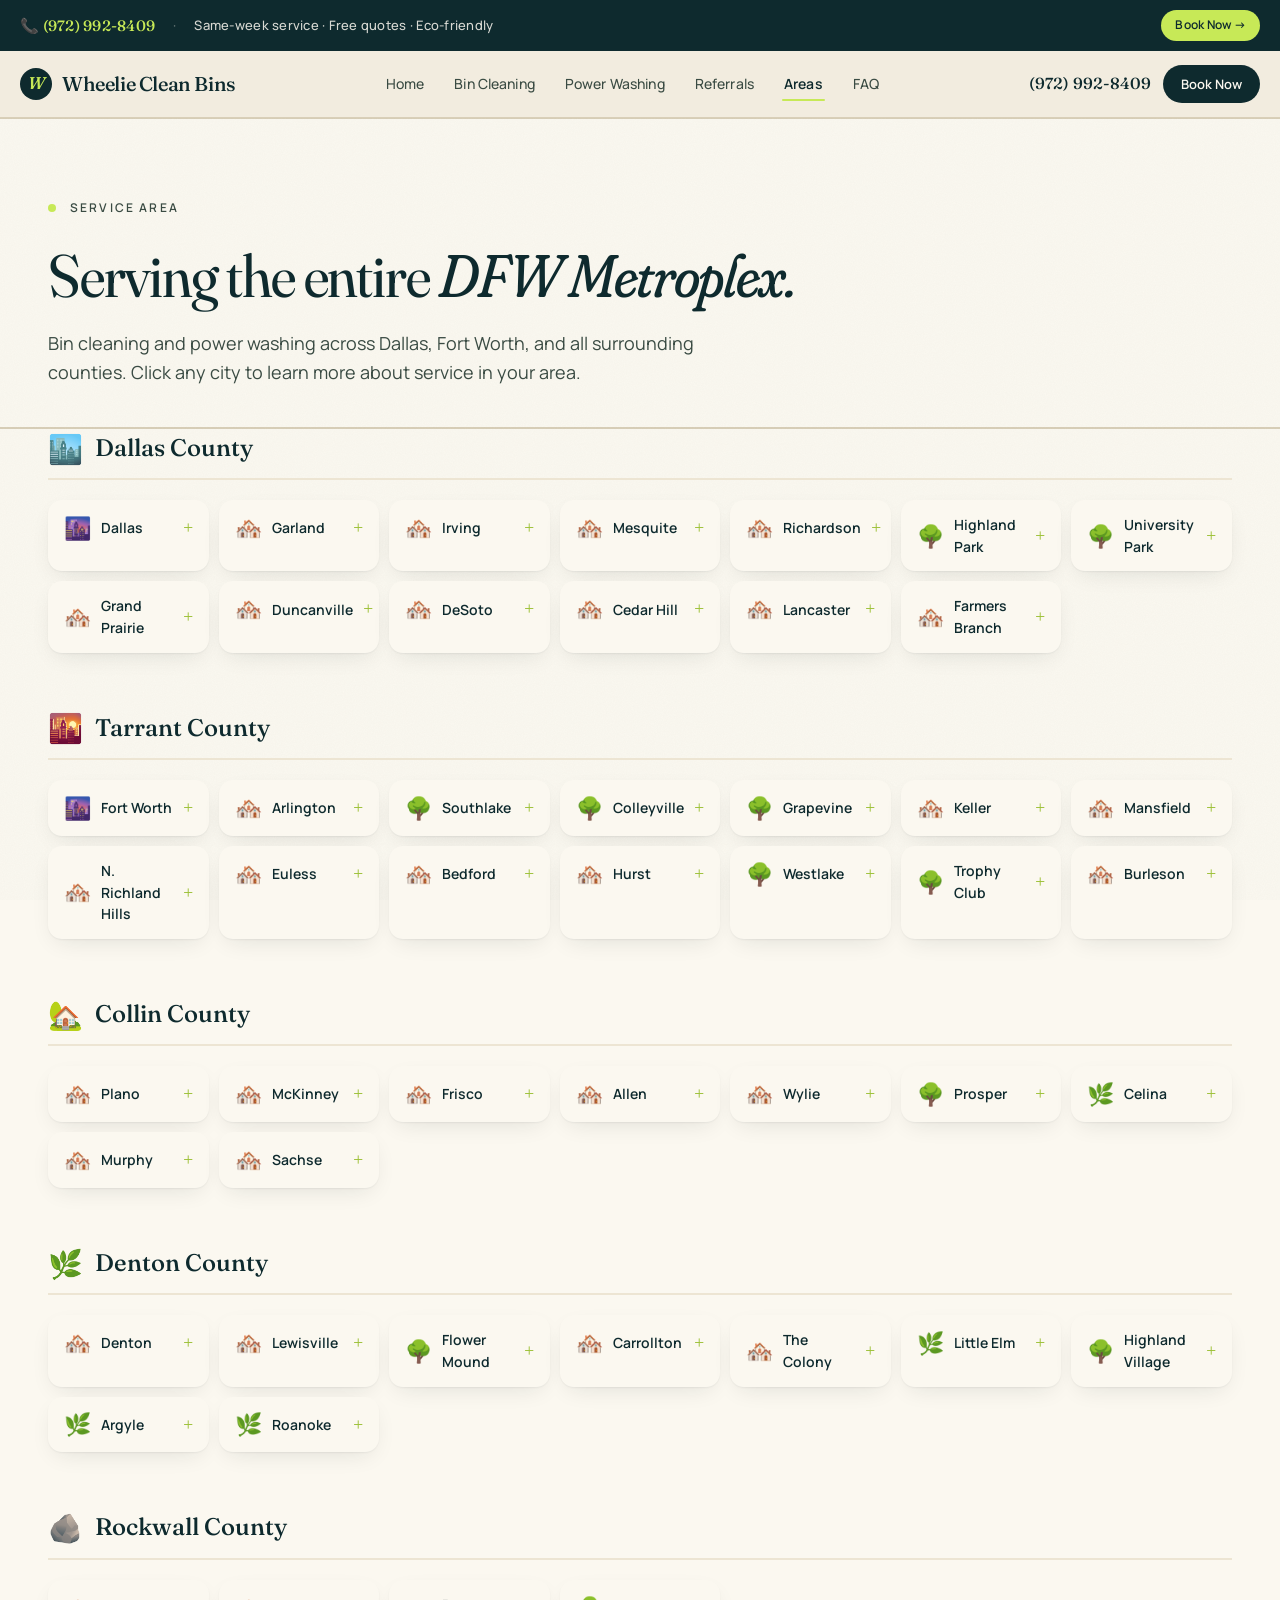
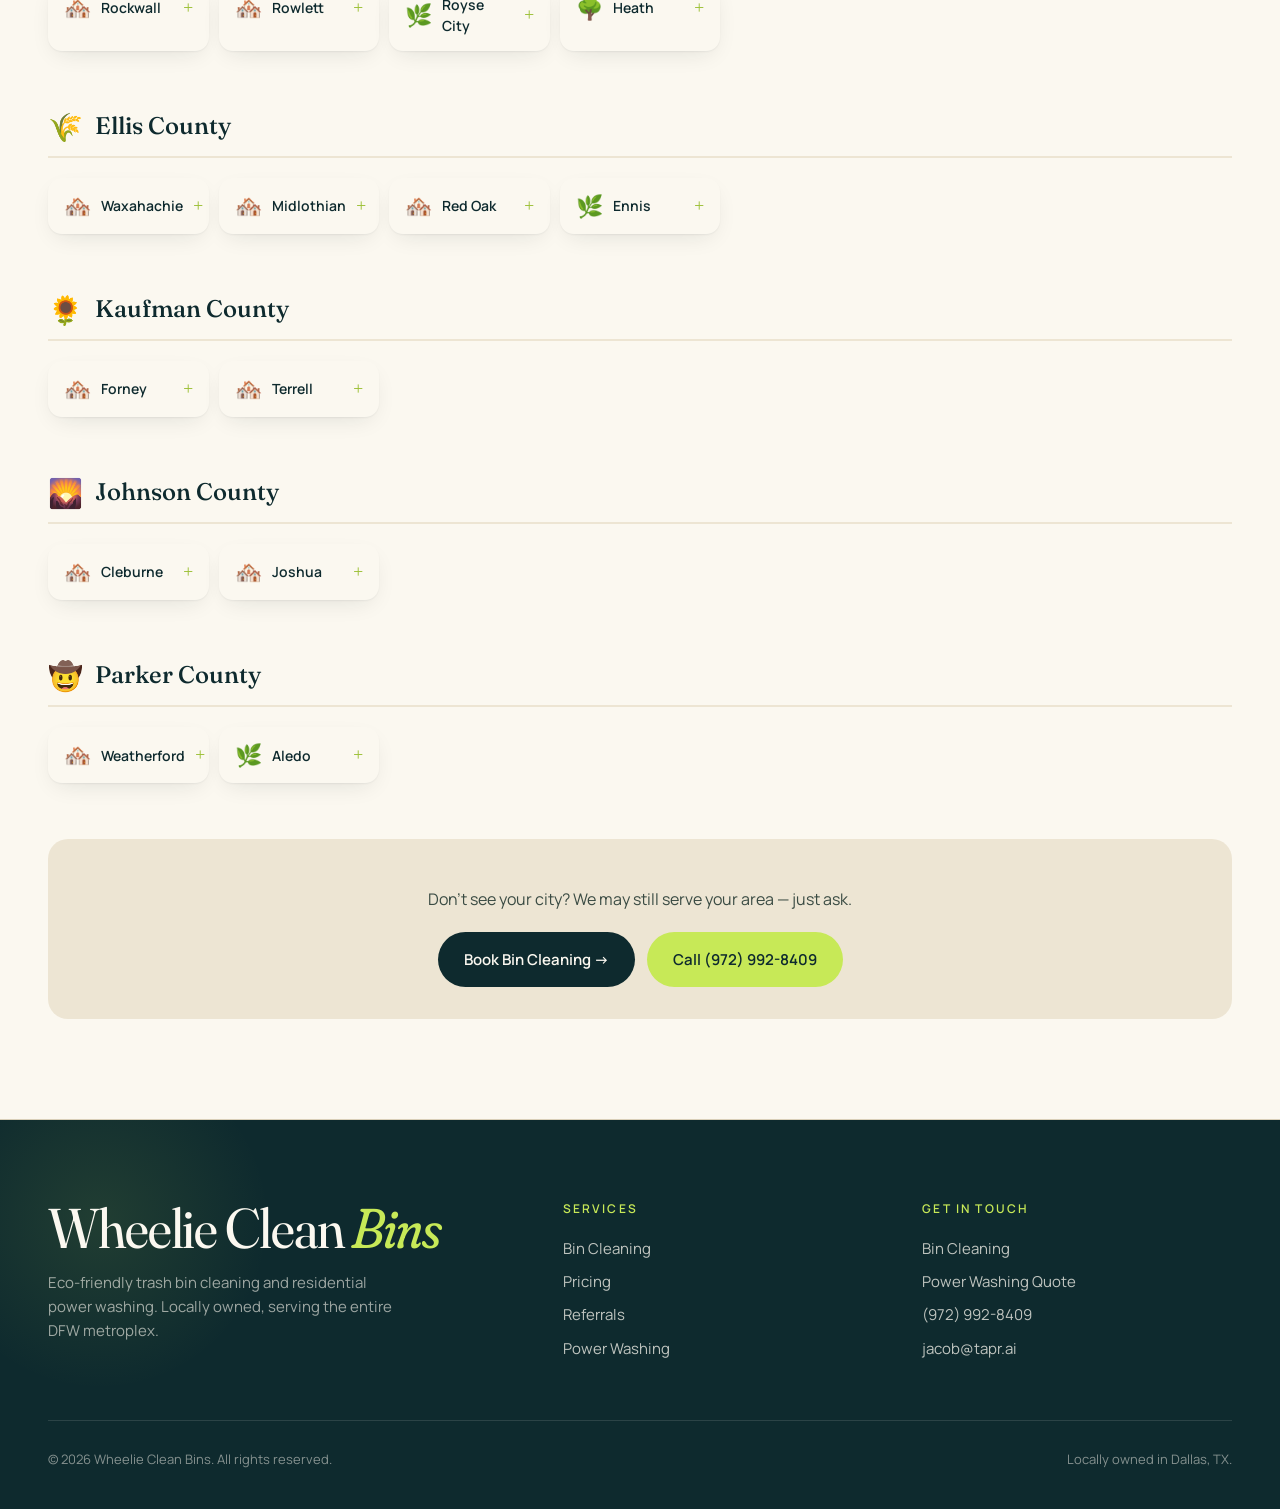
==== commit e0dfac85: "Remove quote-bins.html and redirect all bin booking links to Square Deleted quote-bins.html entirely" ====
--- a/areas.html
+++ b/areas.html
@@ -86,7 +86,7 @@
       <span class="top-bar-sep">·</span>
       <span class="top-bar-tag">Same-week service · Free quotes · Eco-friendly</span>
     </div>
-    <a href="quote-bins.html" class="top-bar-cta">Get Free Quote →</a>
+    <a href="https://book.squareup.com/appointments/eh5fn9dwwtimlp/location/LC38JXTDE97RR/services/23UL3TPY5CGD4PKF36VLXOZK" class="top-bar-cta" target="_blank" rel="noopener">Book Now →</a>
   </div>
 </div>
 
@@ -103,7 +103,7 @@
     </ul>
     <div class="nav-right">
       <a href="tel:+19729928409" class="nav-phone">(972) 992-8409</a>
-      <a href="quote-bins.html" class="nav-cta">Get Quote</a>
+      <a href="https://book.squareup.com/appointments/eh5fn9dwwtimlp/location/LC38JXTDE97RR/services/23UL3TPY5CGD4PKF36VLXOZK" class="nav-cta" target="_blank" rel="noopener">Book Now</a>
       <button class="nav-toggle" id="navToggle" aria-label="Open menu"><span></span></button>
     </div>
   </div>
@@ -118,7 +118,7 @@
     </ul>
     <div class="mobile-actions">
       <a href="tel:+19729928409" class="mobile-phone">📞 (972) 992-8409</a>
-      <a href="quote-bins.html" class="mobile-book">Get a Free Quote →</a>
+      <a href="https://book.squareup.com/appointments/eh5fn9dwwtimlp/location/LC38JXTDE97RR/services/23UL3TPY5CGD4PKF36VLXOZK" class="mobile-book" target="_blank" rel="noopener">Book Now →</a>
     </div>
   </div>
 </nav>
@@ -286,7 +286,7 @@
     <div style="text-align:center; margin-top: 40px; padding: 32px; background: var(--bg-warm); border-radius: 20px;">
       <p style="font-size:16px; color:var(--ink-soft); margin-bottom:20px;">Don't see your city? We may still serve your area — just ask.</p>
       <div style="display:flex; gap:12px; justify-content:center; flex-wrap:wrap;">
-        <a href="quote-bins.html" class="btn btn-primary">Get a Free Quote →</a>
+        <a href="https://book.squareup.com/appointments/eh5fn9dwwtimlp/location/LC38JXTDE97RR/services/23UL3TPY5CGD4PKF36VLXOZK" class="btn btn-primary" target="_blank" rel="noopener">Book Bin Cleaning →</a>
         <a href="tel:+19729928409" class="btn btn-secondary">Call (972) 992-8409</a>
       </div>
     </div>
@@ -310,7 +310,7 @@
       </div>
       <div class="footer-col">
         <h5>Get in touch</h5>
-        <a href="quote-bins.html">Bin Quote</a>
+        <a href="bins.html">Bin Cleaning</a>
         <a href="quote-power-washing.html">Power Washing Quote</a>
         <a href="tel:+19729928409">(972) 992-8409</a>
         <a href="mailto:jacob@tapr.ai">jacob@tapr.ai</a>
